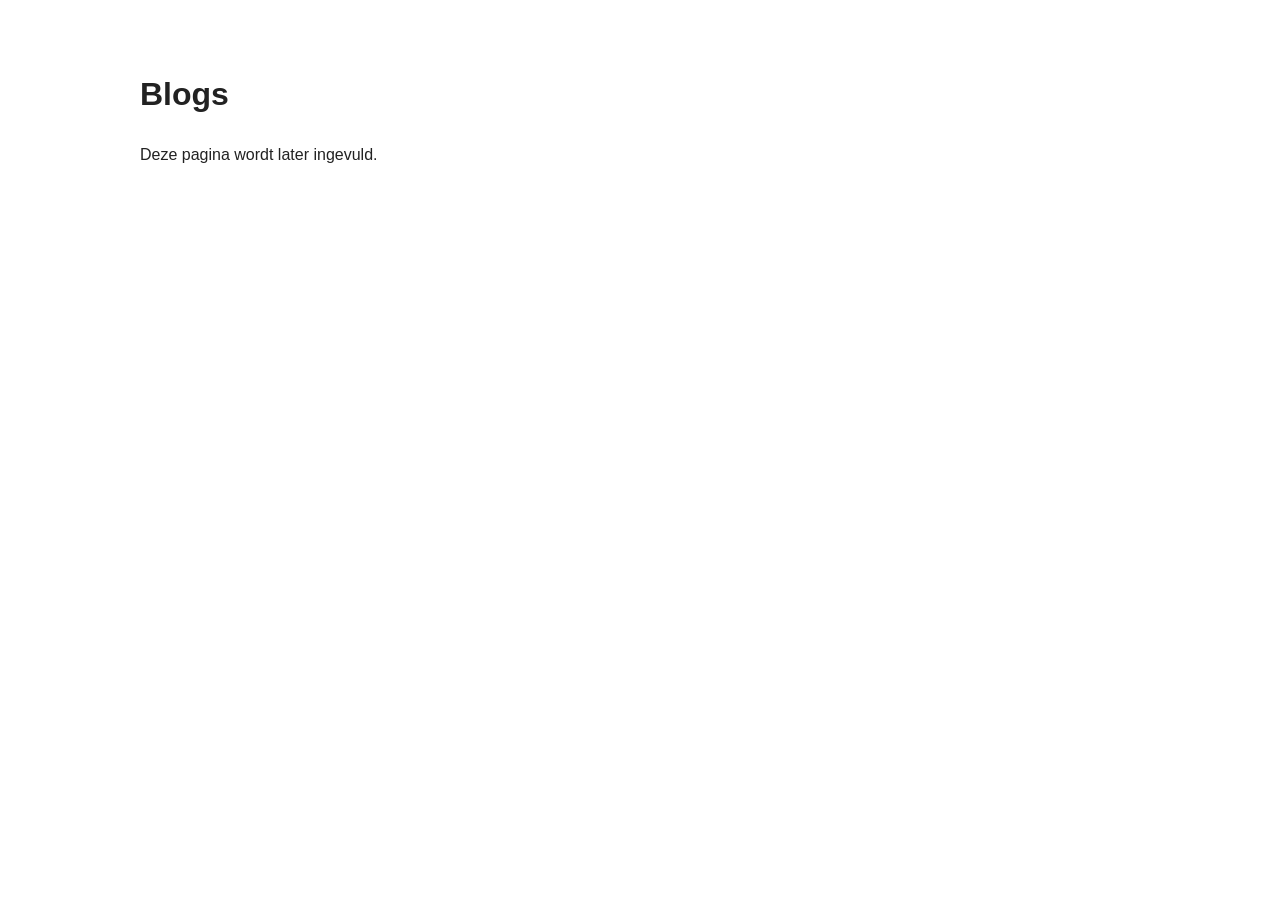
==== blog.html @ 7763a8d3 "Add blog and projecten pages with initial structure" ====
<!DOCTYPE html>
<html lang="nl">
<head>
  <meta charset="UTF-8">
  <meta name="viewport" content="width=device-width, initial-scale=1.0">

  <title>Whoami | Daniel</title>

  <link rel="stylesheet" href="css/style.css">
  <script src="js/Global.js" defer></script>
</head>

<body>
  <div id="header"></div>

  <main>
    <h1>Blogs</h1>
    <p>Deze pagina wordt later ingevuld.</p>
  </main>

  <div id="footer"></div>
</body>
</html>
---- css/style.css ----
* {
  box-sizing: border-box;
}

html,
body {
  min-height: 100%;
}

body {
  min-height: 100vh;
  margin: 0;

  display: flex;
  flex-direction: column;
}

main {
  flex: 1;
}

footer {
  width: 100%;
}

body {
  margin: 0;
  font-family: Arial, sans-serif;
  line-height: 1.6;
  color: #222;
}

header {
  background-color: #222;
  padding: 1rem;
}

nav {
  display: flex;
  justify-content: center;
  gap: 2rem;
}

nav a {
  color: white;
  text-decoration: none;
}

nav a:hover,
nav a:focus {
  text-decoration: underline;
}

main {
  width: min(90%, 1000px);
  min-height: 75vh;
  margin: 0 auto;
  padding: 3rem 0;
}

footer {
  padding: 1rem;
  text-align: center;
  background-color: #eee;
}

@media (max-width: 600px) {
  nav {
    flex-direction: column;
    align-items: center;
    gap: 0.5rem;
  }

  main {
    padding: 1.5rem 0;
  }
}
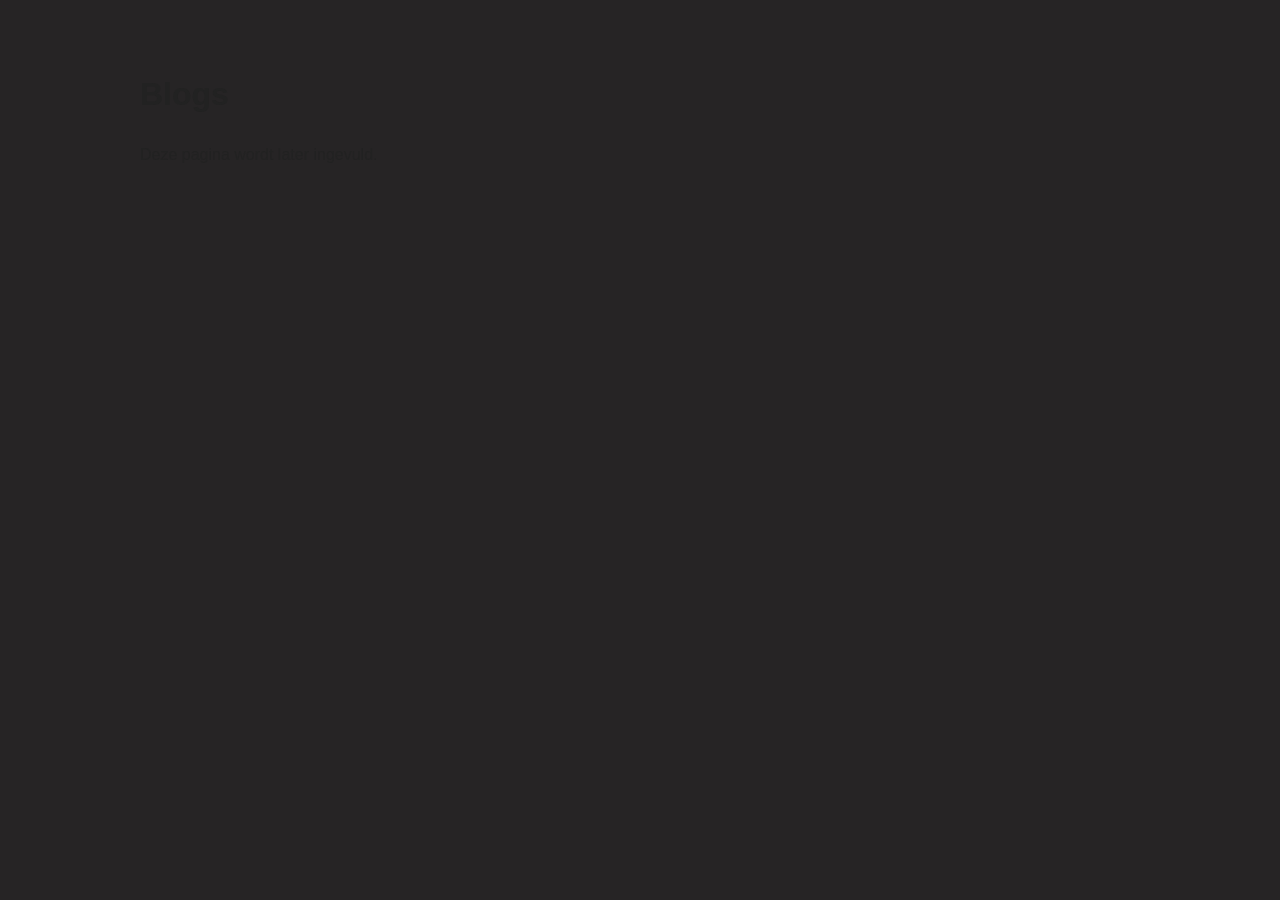
==== commit 049ee00d: "Refactor HTML titles for consistency, enhance header structure, and implement active navigation link" ====
--- a/blog.html
+++ b/blog.html
@@ -4,7 +4,7 @@
   <meta charset="UTF-8">
   <meta name="viewport" content="width=device-width, initial-scale=1.0">
 
-  <title>Whoami | Daniel</title>
+  <title>Daniel</title>
 
   <link rel="stylesheet" href="css/style.css">
   <script src="js/Global.js" defer></script>
--- a/css/style.css
+++ b/css/style.css
@@ -13,6 +13,7 @@
 
   display: flex;
   flex-direction: column;
+  background-color: #262425;
 }
 
 main {
@@ -66,7 +67,6 @@
 
 @media (max-width: 600px) {
   nav {
-    flex-direction: column;
     align-items: center;
     gap: 0.5rem;
   }
@@ -74,5 +74,220 @@
   main {
     padding: 1.5rem 0;
   }
-}
-
+  .sub-banners {
+    flex-direction: column;
+  }
+}
+
+.container{
+  margin-right: auto;
+  margin-left: auto;
+  padding-right: 15px;
+  padding-left: 15px;
+  max-width: 1200px;
+}
+
+.sub-banners {
+  display: flex;
+  justify-content: center;
+  gap: 1rem;
+  margin-top: 1rem;
+}
+
+.sub-banner {
+  display: flex;
+  justify-content: center;
+  align-items: center;
+  min-height: 330px;
+  padding: 60px 40px;
+  background-color: #eeeeee;
+  border-radius: 16px;
+  overflow: hidden;
+  width: 100%;
+  max-height: 400px;
+}
+
+.sub-banner-2{
+  padding: 0px;
+}
+
+.logo-card {
+  position: relative;
+  width: 280px;
+  height: 180px;
+  padding: 30px;
+  background-color: #ffffff;
+  border-radius: 16px;
+  box-shadow: 0 12px 30px rgba(0, 0, 0, 0.14);
+  transition:
+    transform 0.3s ease,
+    box-shadow 0.3s ease;
+}
+
+
+
+.logo-card + .logo-card {
+  margin-left: -55px;
+}
+
+.logo-card-1 {
+  z-index: 1;
+  transform: rotate(-6deg) translateY(15px);
+}
+
+.logo-card-2 {
+  z-index: 3;
+  transform: translateY(-15px);
+}
+
+.logo-card-3 {
+  z-index: 2;
+  transform: rotate(6deg) translateY(15px);
+}
+
+.sub-banner-image {
+  width: 100%;
+  height: 100%;
+  object-fit: contain;
+  display: block;
+}
+
+.logo-card:hover {
+  z-index: 10;
+  transform: translateY(-25px) rotate(0deg) scale(1.06);
+  box-shadow: 0 18px 40px rgba(0, 0, 0, 0.22);
+}
+
+/* Mobiel */
+@media (max-width: 700px) {
+  .sub-banner {
+    max-height: 300px;
+  }
+
+  .logo-card {
+    width: 180px;
+    height: 120px;
+    padding: 20px;
+  }
+
+  .logo-card + .logo-card {
+    margin-left: -85px;
+  }
+}
+
+.main-banner{
+  max-width: 100%;
+  border-radius: 16px;
+}
+
+.portret{
+  width: 100%;
+  height: 100%;
+  object-fit: cover;
+  display: block;
+}
+
+.site-header {
+  position: sticky;
+  top: 0;
+  z-index: 1000;
+
+  width: 100%;
+
+  background: #262425;
+  backdrop-filter: blur(12px);
+}
+
+.header-inner {
+  display: flex;
+  align-items: center;
+  justify-content: end;
+  padding: 18px 40px;
+}
+
+/* Logo */
+.logo {
+  color: white;
+  text-decoration: none;
+
+  font-size: 24px;
+  font-weight: 700;
+  letter-spacing: -0.5px;
+}
+
+.logo span {
+  color: #999;
+}
+
+/* Navigatie */
+.main-nav {
+  display: flex;
+  align-items: center;
+  gap: 35px;
+}
+
+.main-nav a {
+  position: relative;
+
+  color: #aaa;
+  text-decoration: none;
+
+  font-size: 15px;
+  font-weight: 500;
+
+  transition:
+    color 0.25s ease,
+    transform 0.25s ease;
+}
+
+.main-nav a:hover {
+  color: white;
+}
+
+/* lijntje onder menu */
+.main-nav a::after {
+  content: "";
+
+  position: absolute;
+  left: 0;
+  bottom: -8px;
+
+  width: 0;
+  height: 2px;
+
+  background: white;
+
+  transition: width 0.25s ease;
+}
+
+.main-nav a:hover::after,
+.main-nav a.active::after {
+  width: 100%;
+}
+
+.main-nav a.active {
+  color: white;
+}
+
+/* mobiel */
+@media (max-width: 600px) {
+  .header-inner {
+    padding: 18px 20px;
+  }
+
+  .main-nav {
+    gap: 20px;
+  }
+
+  .main-nav a {
+    font-size: 14px;
+  }
+
+  .logo {
+    font-size: 20px;
+  }
+}
+
+.header-inner a:hover{
+  text-decoration: none;
+}
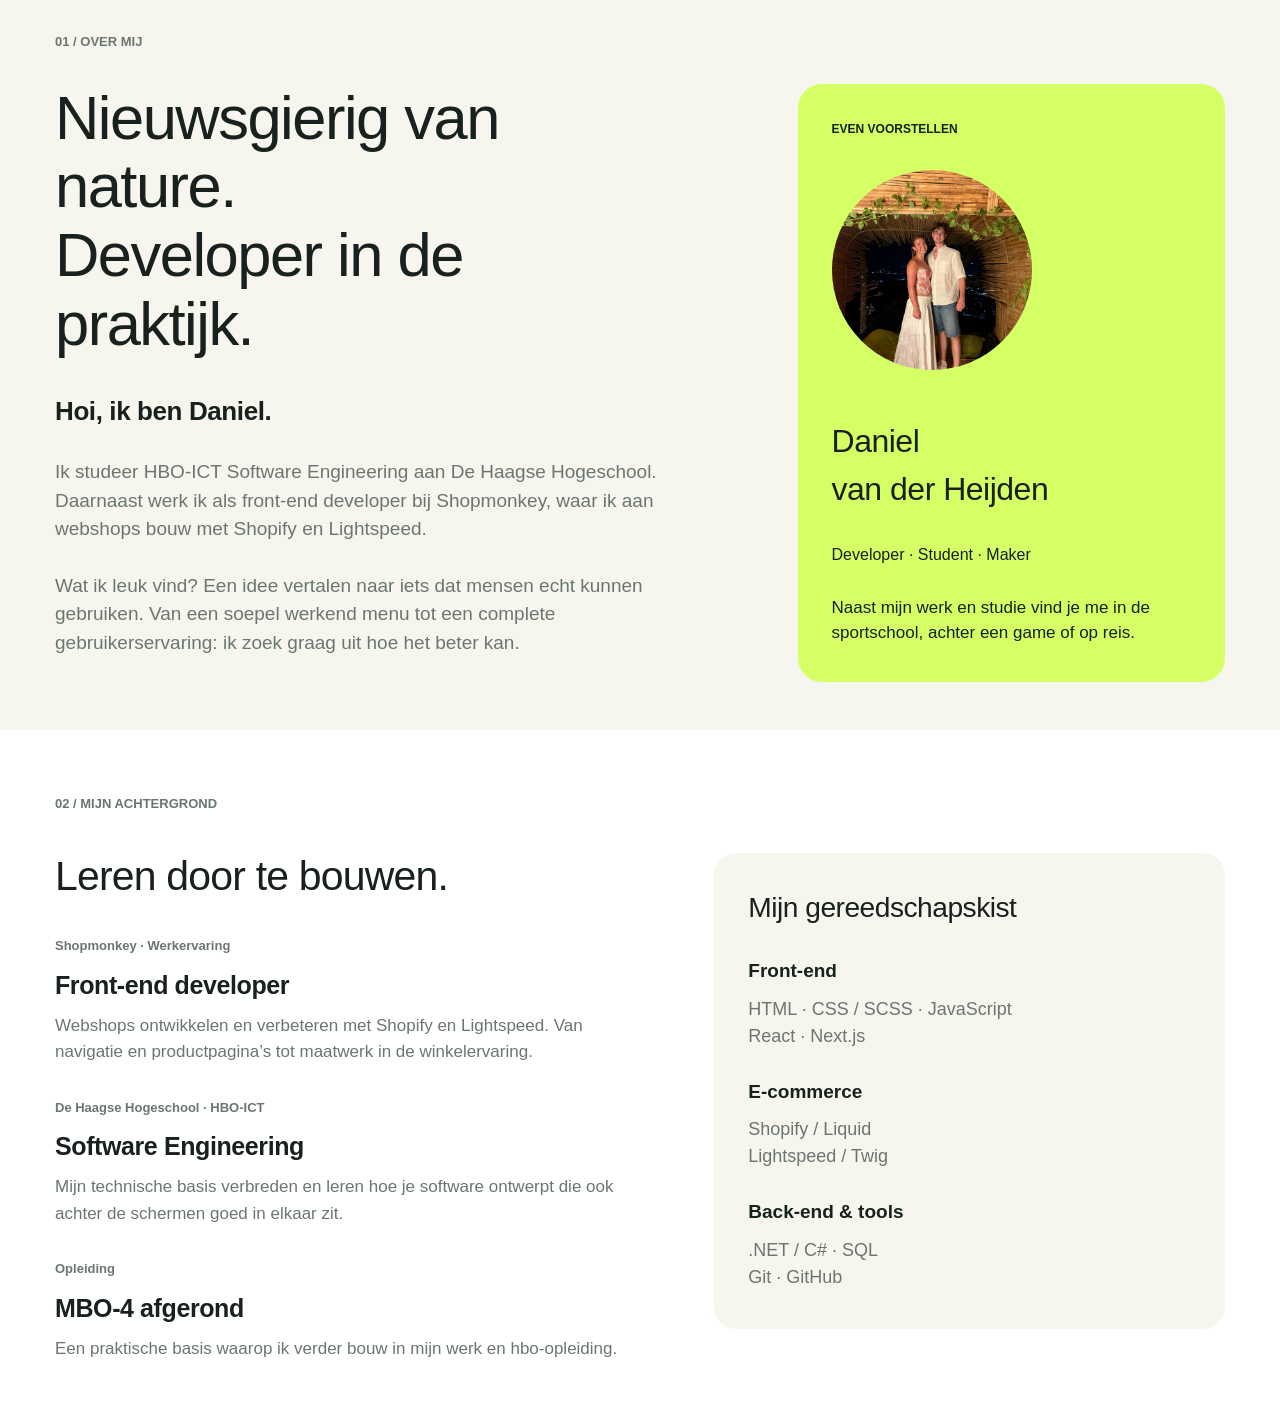
==== commit b060f5e1: "Enhance blog and projects pages with structured content, improve styles for responsiveness, and upda" ====
--- a/blog.html
+++ b/blog.html
@@ -14,8 +14,140 @@
   <div id="header"></div>
 
   <main>
-    <h1>Blogs</h1>
-    <p>Deze pagina wordt later ingevuld.</p>
+    <section class="portfolio-about" aria-labelledby="about-title">
+  <div class="portfolio-about__inner container">
+    <p class="portfolio-about__eyebrow">01 / Over mij</p>
+
+    <div class="portfolio-about__grid">
+      <div class="portfolio-about__content">
+        <h1 id="about-title">
+          Nieuwsgierig van<br>
+          nature.<br>
+          Developer in de<br>
+          praktijk.
+        </h1>
+
+        <h2>Hoi, ik ben Daniel.</h2>
+
+        <p>
+          Ik studeer HBO-ICT Software Engineering aan De Haagse Hogeschool.
+          Daarnaast werk ik als front-end developer bij Shopmonkey, waar ik
+          aan webshops bouw met Shopify en Lightspeed.
+        </p>
+
+        <p>
+          Wat ik leuk vind? Een idee vertalen naar iets dat mensen echt
+          kunnen gebruiken. Van een soepel werkend menu tot een complete
+          gebruikerservaring: ik zoek graag uit hoe het beter kan.
+        </p>
+      </div>
+
+      <aside class="about-profile" aria-labelledby="profile-name">
+        <p class="about-profile__label">Even voorstellen</p>
+
+        <div class="about-profile__initials" aria-hidden="true">
+           <img src="img/portret.jpeg" alt="Daniel van der Heijden" class="about-profile__image">
+        </div>
+
+       
+
+        <h2 id="profile-name">
+          Daniel<br>
+          van der Heijden
+        </h2>
+
+        <p class="about-profile__roles">
+          Developer · Student · Maker
+        </p>
+
+        <p class="about-profile__description">
+          Naast mijn werk en studie vind je me in de sportschool,
+          achter een game of op reis.
+        </p>
+      </aside>
+    </div>
+  </div>
+</section>
+    <section class="portfolio-background" aria-labelledby="background-title">
+  <div class="container">
+    <p class="portfolio-background__eyebrow">
+      02 / Mijn achtergrond
+    </p>
+
+    <div class="portfolio-background__grid">
+      <div class="portfolio-background__content">
+        <h2 id="background-title">Leren door te bouwen.</h2>
+
+        <div class="portfolio-background__experience">
+          <article class="experience-item">
+            <p class="experience-item__label">
+              Shopmonkey · Werkervaring
+            </p>
+
+            <h3>Front-end developer</h3>
+
+            <p class="experience-item__description">
+              Webshops ontwikkelen en verbeteren met Shopify en Lightspeed.
+              Van navigatie en productpagina’s tot maatwerk in de winkelervaring.
+            </p>
+          </article>
+
+          <article class="experience-item">
+            <p class="experience-item__label">
+              De Haagse Hogeschool · HBO-ICT
+            </p>
+
+            <h3>Software Engineering</h3>
+
+            <p class="experience-item__description">
+              Mijn technische basis verbreden en leren hoe je software ontwerpt
+              die ook achter de schermen goed in elkaar zit.
+            </p>
+          </article>
+
+          <article class="experience-item">
+            <p class="experience-item__label">Opleiding</p>
+
+            <h3>MBO-4 afgerond</h3>
+
+            <p class="experience-item__description">
+              Een praktische basis waarop ik verder bouw in mijn werk
+              en hbo-opleiding.
+            </p>
+          </article>
+        </div>
+      </div>
+
+      <aside class="portfolio-toolkit" aria-labelledby="toolkit-title">
+        <h2 id="toolkit-title">Mijn gereedschapskist</h2>
+
+        <div class="portfolio-toolkit__group">
+          <h3>Front-end</h3>
+          <p>
+            HTML · CSS / SCSS · JavaScript<br>
+            React · Next.js
+          </p>
+        </div>
+
+        <div class="portfolio-toolkit__group">
+          <h3>E-commerce</h3>
+          <p>
+            Shopify / Liquid<br>
+            Lightspeed / Twig
+          </p>
+        </div>
+
+        <div class="portfolio-toolkit__group">
+          <h3>Back-end &amp; tools</h3>
+          <p>
+            .NET / C# · SQL<br>
+            Git · GitHub
+          </p>
+        </div>
+      </aside>
+    </div>
+  </div>
+</section>
   </main>
 
   <div id="footer"></div>
--- a/css/style.css
+++ b/css/style.css
@@ -13,7 +13,7 @@
 
   display: flex;
   flex-direction: column;
-  background-color: #262425;
+  background-color: #fff;
 }
 
 main {
@@ -31,10 +31,7 @@
   color: #222;
 }
 
-header {
-  background-color: #222;
-  padding: 1rem;
-}
+
 
 nav {
   display: flex;
@@ -53,10 +50,10 @@
 }
 
 main {
-  width: min(90%, 1000px);
+  width: 100%;
   min-height: 75vh;
   margin: 0 auto;
-  padding: 3rem 0;
+  
 }
 
 footer {
@@ -71,9 +68,7 @@
     gap: 0.5rem;
   }
 
-  main {
-    padding: 1.5rem 0;
-  }
+  
   .sub-banners {
     flex-direction: column;
   }
@@ -194,24 +189,24 @@
 
   width: 100%;
 
-  background: #262425;
+  background: #F5F5EF;
   backdrop-filter: blur(12px);
 }
 
 .header-inner {
   display: flex;
   align-items: center;
-  justify-content: end;
-  padding: 18px 40px;
+  justify-content: space-between;
+  padding: 28px 0px;
 }
 
 /* Logo */
 .logo {
-  color: white;
+  color: #000;
   text-decoration: none;
 
-  font-size: 24px;
-  font-weight: 700;
+  font-size: 26px;
+  font-weight: 500;
   letter-spacing: -0.5px;
 }
 
@@ -241,7 +236,7 @@
 }
 
 .main-nav a:hover {
-  color: white;
+  color: #000;
 }
 
 /* lijntje onder menu */
@@ -255,7 +250,7 @@
   width: 0;
   height: 2px;
 
-  background: white;
+  background: #000;
 
   transition: width 0.25s ease;
 }
@@ -266,7 +261,7 @@
 }
 
 .main-nav a.active {
-  color: white;
+  color: #000;
 }
 
 /* mobiel */
@@ -290,4 +285,1196 @@
 
 .header-inner a:hover{
   text-decoration: none;
+}
+
+.contact-button{
+  background-color: #000;
+  border-radius: 12px;
+  color: #fff;
+  font-size: 14px;
+  font-weight: 500;
+  padding: 10px 30px;
+  text-decoration: none;
+}
+
+.portfolio-hero {
+  --hero-background: #f6f6ef;
+  --hero-text: #18211d;
+  --hero-muted: #6c7671;
+  --hero-green: #244036;
+  --hero-lime: #d4ff65;
+
+  background: var(--hero-background);
+  color: var(--hero-text);
+  padding: 48px 32px 38px;
+  font-family: Arial, Helvetica, sans-serif;
+}
+
+.portfolio-hero,
+.portfolio-hero * {
+  box-sizing: border-box;
+}
+
+
+
+.portfolio-hero__eyebrow,
+.portfolio-hero__stack {
+  margin: 0;
+  color: var(--hero-muted);
+  font-size: 13px;
+  font-weight: 600;
+  line-height: 1.6;
+  text-transform: uppercase;
+}
+
+.portfolio-hero__eyebrow {
+  margin-bottom: 30px;
+}
+
+.portfolio-hero h1 {
+  margin: 0;
+  font-size: clamp(40px, 5.35vw, 74px);
+  font-weight: 500;
+  line-height: 1.11;
+  letter-spacing: -1.8px;
+}
+
+.portfolio-hero__intro {
+  max-width: 580px;
+  margin: 32px 0 0;
+  color: var(--hero-muted);
+  font-size: 18px;
+  line-height: 1.6;
+}
+
+.portfolio-hero__actions {
+  display: flex;
+  flex-wrap: wrap;
+  gap: 16px 24px;
+  margin-top: 28px;
+}
+
+.portfolio-hero__button {
+  display: inline-flex;
+  align-items: center;
+  justify-content: center;
+  gap: 6px;
+
+  min-height: 47px;
+  padding: 12px 22px;
+  border: 1px solid var(--hero-text);
+  border-radius: 999px;
+
+  background: var(--hero-text);
+  color: #fff;
+  font-size: 14px;
+  font-weight: 600;
+  line-height: 1.4;
+  text-align: center;
+  text-decoration: none;
+
+  transition: transform 180ms ease, box-shadow 180ms ease;
+}
+
+.portfolio-hero__button--lime {
+  background: var(--hero-lime);
+  color: var(--hero-text);
+}
+
+.portfolio-hero__button:hover {
+  transform: translateY(-3px);
+  box-shadow: 0 6px 16px rgb(24 33 29 / 12%);
+}
+
+.portfolio-hero__button:focus-visible {
+  outline: 3px solid var(--hero-green);
+  outline-offset: 4px;
+}
+
+/* Rechter blok */
+.developer-card {
+  min-width: 0;
+  padding: 36px 35px 35px;
+  border-radius: 24px;
+  background: var(--hero-green);
+  color: #fff;
+}
+
+.developer-card__label {
+  margin: 0;
+  color: var(--hero-lime);
+  font-size: 12px;
+  font-weight: 500;
+  line-height: 1.5;
+  text-transform: uppercase;
+}
+
+.developer-card__symbol {
+  margin: 38px 0 36px;
+  color: var(--hero-lime);
+  font-size: clamp(64px, 7vw, 96px);
+  font-weight: 500;
+  line-height: 1.1;
+  letter-spacing: -4px;
+}
+
+.developer-card__heading {
+  margin: 0 0 36px;
+  font-size: 28px;
+  font-weight: 500;
+  line-height: 1.5;
+}
+
+.developer-card__code {
+  margin: 0;
+  padding: 24px;
+  overflow-x: auto;
+  border-radius: 15px;
+  background: var(--hero-text);
+  color: #f2f3f1;
+  font-family: inherit;
+  font-size: 14px;
+  line-height: 1.65;
+}
+
+.developer-card__code code {
+  font-family: inherit;
+}
+
+.developer-card__code span {
+  color: var(--hero-lime);
+}
+
+.portfolio-hero__stack {
+  grid-column: 1 / -1;
+}
+
+/* Tablet */
+@media (max-width: 1050px) {
+  .portfolio-hero__inner {
+    column-gap: 36px;
+  }
+
+  .portfolio-hero h1 {
+    font-size: clamp(36px, 5.2vw, 56px);
+  }
+
+  .developer-card {
+    padding: 28px;
+  }
+
+  .developer-card__heading {
+    font-size: 24px;
+  }
+}
+
+/* Mobiel */
+@media (max-width: 760px) {
+  .portfolio-hero {
+    padding: 36px 20px;
+  }
+
+  .portfolio-hero__inner {
+    grid-template-columns: minmax(0, 1fr);
+    gap: 36px;
+  }
+
+  .portfolio-hero__eyebrow {
+    margin-bottom: 24px;
+    font-size: 11px;
+  }
+
+  .portfolio-hero h1 {
+    font-size: clamp(32px, 7.8vw, 56px);
+    letter-spacing: -1px;
+    line-height: 1.15;
+  }
+
+  .portfolio-hero__intro {
+    margin-top: 24px;
+    font-size: 16px;
+  }
+
+  .portfolio-hero__actions {
+    gap: 12px;
+  }
+
+  .portfolio-hero__button {
+    padding: 12px 18px;
+  }
+
+  .developer-card__symbol {
+    font-size: 80px;
+  }
+
+  .portfolio-hero__stack {
+    font-size: 11px;
+  }
+}
+
+@media (prefers-reduced-motion: reduce) {
+  .portfolio-hero__button {
+    transition: none;
+  }
+}
+
+.portfolio-hero {
+  --hero-background: #f6f6ef;
+  --hero-text: #18211d;
+  --hero-muted: #6c7671;
+  --hero-green: #244036;
+  --hero-lime: #d4ff65;
+
+  background: var(--hero-background);
+  color: var(--hero-text);
+  padding: 48px 32px 38px;
+  font-family: Arial, Helvetica, sans-serif;
+}
+
+.portfolio-hero,
+.portfolio-hero * {
+  box-sizing: border-box;
+}
+
+.portfolio-hero__inner {
+  width: 100%;
+  
+  margin: 0 auto;
+
+  display: grid;
+  grid-template-columns: minmax(0, 1.55fr) minmax(0, 1fr);
+  column-gap: 80px;
+  row-gap: 34px;
+  align-items: start;
+}
+
+.portfolio-hero__eyebrow,
+.portfolio-hero__stack {
+  margin: 0;
+  color: var(--hero-muted);
+  font-size: 13px;
+  font-weight: 600;
+  line-height: 1.6;
+  text-transform: uppercase;
+}
+
+.portfolio-hero__eyebrow {
+  margin-bottom: 30px;
+}
+
+.portfolio-hero h1 {
+  margin: 0;
+  font-size: clamp(40px, 5.35vw, 74px);
+  font-weight: 500;
+  line-height: 1.11;
+  letter-spacing: -1.8px;
+}
+
+.portfolio-hero__intro {
+  max-width: 580px;
+  margin: 32px 0 0;
+  color: var(--hero-muted);
+  font-size: 18px;
+  line-height: 1.6;
+}
+
+.portfolio-hero__actions {
+  display: flex;
+  flex-wrap: wrap;
+  gap: 16px 24px;
+  margin-top: 28px;
+}
+
+.portfolio-hero__button {
+  display: inline-flex;
+  align-items: center;
+  justify-content: center;
+  gap: 6px;
+
+  min-height: 47px;
+  padding: 12px 22px;
+  border: 1px solid var(--hero-text);
+  border-radius: 999px;
+
+  background: var(--hero-text);
+  color: #fff;
+  font-size: 14px;
+  font-weight: 600;
+  line-height: 1.4;
+  text-align: center;
+  text-decoration: none;
+
+  transition: transform 180ms ease, box-shadow 180ms ease;
+}
+
+.portfolio-hero__button--lime {
+  background: var(--hero-lime);
+  color: var(--hero-text);
+}
+
+.portfolio-hero__button:hover {
+  transform: translateY(-3px);
+  box-shadow: 0 6px 16px rgb(24 33 29 / 12%);
+}
+
+.portfolio-hero__button:focus-visible {
+  outline: 3px solid var(--hero-green);
+  outline-offset: 4px;
+}
+
+/* Rechter blok */
+.developer-card {
+  min-width: 0;
+  padding: 36px 35px 35px;
+  border-radius: 24px;
+  background: var(--hero-green);
+  color: #fff;
+}
+
+.developer-card__label {
+  margin: 0;
+  color: var(--hero-lime);
+  font-size: 12px;
+  font-weight: 500;
+  line-height: 1.5;
+  text-transform: uppercase;
+}
+
+.developer-card__symbol {
+  margin: 38px 0 36px;
+  color: var(--hero-lime);
+  font-size: clamp(64px, 7vw, 96px);
+  font-weight: 500;
+  line-height: 1.1;
+  letter-spacing: -4px;
+}
+
+.developer-card__heading {
+  margin: 0 0 36px;
+  font-size: 28px;
+  font-weight: 500;
+  line-height: 1.5;
+}
+
+.developer-card__code {
+  margin: 0;
+  padding: 24px;
+  overflow-x: auto;
+  border-radius: 15px;
+  background: var(--hero-text);
+  color: #f2f3f1;
+  font-family: inherit;
+  font-size: 14px;
+  line-height: 1.65;
+}
+
+.developer-card__code code {
+  font-family: inherit;
+}
+
+.developer-card__code span {
+  color: var(--hero-lime);
+}
+
+.portfolio-hero__stack {
+  grid-column: 1 / -1;
+}
+
+/* Tablet */
+@media (max-width: 1050px) {
+  .portfolio-hero__inner {
+    column-gap: 36px;
+  }
+
+  .portfolio-hero h1 {
+    font-size: clamp(36px, 5.2vw, 56px);
+  }
+
+  .developer-card {
+    padding: 28px;
+  }
+
+  .developer-card__heading {
+    font-size: 24px;
+  }
+}
+
+/* Mobiel */
+@media (max-width: 760px) {
+  .portfolio-hero {
+    padding: 36px 20px;
+  }
+
+  .portfolio-hero__inner {
+    grid-template-columns: minmax(0, 1fr);
+    gap: 36px;
+  }
+
+  .portfolio-hero__eyebrow {
+    margin-bottom: 24px;
+    font-size: 11px;
+  }
+
+  .portfolio-hero h1 {
+    font-size: clamp(32px, 7.8vw, 56px);
+    letter-spacing: -1px;
+    line-height: 1.15;
+  }
+
+  .portfolio-hero__intro {
+    margin-top: 24px;
+    font-size: 16px;
+  }
+
+  .portfolio-hero__actions {
+    gap: 12px;
+  }
+
+  .portfolio-hero__button {
+    padding: 12px 18px;
+  }
+
+  .developer-card__symbol {
+    font-size: 80px;
+  }
+
+  .portfolio-hero__stack {
+    font-size: 11px;
+  }
+}
+
+@media (prefers-reduced-motion: reduce) {
+  .portfolio-hero__button {
+    transition: none;
+  }
+}
+
+.portfolio-footer {
+  background: #18211d;
+  color: #fff;
+  padding: 80px 32px;
+  font-family: Arial, Helvetica, sans-serif;
+}
+
+.portfolio-footer,
+.portfolio-footer * {
+  box-sizing: border-box;
+}
+
+.portfolio-footer__inner {
+  width: 100%;
+  max-width: 1210px;
+  margin: 0 auto;
+}
+
+.portfolio-footer__eyebrow {
+  margin: 0 0 32px;
+  color: #d4ff65;
+  font-size: 13px;
+  font-weight: 600;
+  line-height: 1.5;
+  text-transform: uppercase;
+}
+
+.portfolio-footer h2 {
+  margin: 0;
+  font-size: clamp(40px, 4.5vw, 64px);
+  font-weight: 500;
+  line-height: 1.1;
+  letter-spacing: -1px;
+}
+
+.portfolio-footer__button {
+  display: inline-flex;
+  align-items: center;
+  justify-content: center;
+  gap: 6px;
+
+  margin-top: 36px;
+  padding: 13px 24px;
+  min-height: 46px;
+  border-radius: 999px;
+
+  background: #d4ff65;
+  color: #18211d;
+  font-size: 15px;
+  font-weight: 600;
+  line-height: 1.4;
+  text-decoration: none;
+
+  transition: background-color 180ms ease, transform 180ms ease;
+}
+
+.portfolio-footer__button:hover {
+  background: #e1ff94;
+  transform: translateY(-2px);
+}
+
+.portfolio-footer__bottom {
+  display: flex;
+  align-items: center;
+  justify-content: space-between;
+  gap: 24px;
+  margin-top: 68px;
+
+  font-size: 14px;
+  line-height: 1.5;
+}
+
+.portfolio-footer__bottom p {
+  margin: 0;
+  color: #c5cbc7;
+}
+
+.portfolio-footer__bottom a {
+  display: inline-flex;
+  align-items: center;
+  gap: 5px;
+  color: #d4ff65;
+  text-decoration: none;
+}
+
+.portfolio-footer__bottom a:hover {
+  text-decoration: underline;
+  text-underline-offset: 4px;
+}
+
+.portfolio-footer a:focus-visible {
+  outline: 2px solid #d4ff65;
+  outline-offset: 5px;
+}
+
+@media (max-width: 760px) {
+  .portfolio-footer {
+    padding: 48px 20px 32px;
+  }
+
+  .portfolio-footer__eyebrow {
+    margin-bottom: 24px;
+    font-size: 11px;
+  }
+
+  .portfolio-footer h2 {
+    font-size: clamp(36px, 8vw, 52px);
+  }
+
+  .portfolio-footer__button {
+    margin-top: 28px;
+  }
+
+  .portfolio-footer__bottom {
+    flex-wrap: wrap;
+    margin-top: 48px;
+    gap: 16px;
+    font-size: 12px;
+  }
+}
+
+@media (prefers-reduced-motion: reduce) {
+  .portfolio-footer__button {
+    transition: none;
+  }
+}
+
+.portfolio-background {
+  padding: 64px 32px;
+  background: #fff;
+  color: #18211d;
+  font-family: Arial, Helvetica, sans-serif;
+}
+
+.portfolio-background,
+.portfolio-background * {
+  box-sizing: border-box;
+}
+
+.portfolio-background__inner {
+  width: 100%;
+  max-width: 1210px;
+  margin: 0 auto;
+}
+
+.portfolio-background__eyebrow {
+  margin: 0 0 40px;
+  color: #6c7671;
+  font-size: 13px;
+  font-weight: 600;
+  line-height: 1.5;
+  text-transform: uppercase;
+}
+
+.portfolio-background__grid {
+  display: grid;
+  grid-template-columns: minmax(0, 1.15fr) minmax(0, 1fr);
+  gap: 72px;
+  align-items: start;
+}
+
+.portfolio-background__content > h2 {
+  margin: 0 0 36px;
+  font-size: clamp(32px, 3.2vw, 44px);
+  font-weight: 500;
+  line-height: 1.15;
+  letter-spacing: -0.8px;
+}
+
+.portfolio-background__experience {
+  display: grid;
+  gap: 32px;
+}
+
+.portfolio-background .experience-item__label {
+  margin: 0 0 14px;
+  color: #6c7671;
+  font-size: 13px;
+  font-weight: 600;
+  line-height: 1.5;
+}
+
+.portfolio-background .experience-item h3 {
+  margin: 0 0 12px;
+  font-size: 25px;
+  font-weight: 600;
+  line-height: 1.25;
+  letter-spacing: -0.4px;
+}
+
+.portfolio-background .experience-item__description {
+  margin: 0;
+  color: #6c7671;
+  font-size: 17px;
+  line-height: 1.55;
+}
+
+/* Gereedschapskist */
+.portfolio-toolkit {
+  min-width: 0;
+  padding: 38px 34px;
+  border-radius: 22px;
+  background: #f6f6ef;
+}
+
+.portfolio-toolkit > h2 {
+  margin: 0 0 34px;
+  font-size: clamp(26px, 2.2vw, 32px);
+  font-weight: 500;
+  line-height: 1.2;
+  letter-spacing: -0.5px;
+}
+
+.portfolio-toolkit__group + .portfolio-toolkit__group {
+  margin-top: 30px;
+}
+
+.portfolio-toolkit__group h3 {
+  margin: 0 0 12px;
+  font-size: 19px;
+  font-weight: 600;
+  line-height: 1.3;
+}
+
+.portfolio-toolkit__group p {
+  margin: 0;
+  color: #6c7671;
+  font-size: 18px;
+  line-height: 1.5;
+}
+
+/* Tablet */
+@media (max-width: 1050px) {
+  .portfolio-background__grid {
+    gap: 36px;
+  }
+
+  .portfolio-toolkit {
+    padding: 30px 26px;
+  }
+}
+
+/* Mobiel */
+@media (max-width: 760px) {
+  .portfolio-background {
+    padding: 40px 20px;
+  }
+
+  .portfolio-background__eyebrow {
+    margin-bottom: 28px;
+    font-size: 11px;
+  }
+
+  .portfolio-background__grid {
+    grid-template-columns: minmax(0, 1fr);
+    gap: 36px;
+  }
+
+  .portfolio-background__content > h2 {
+    margin-bottom: 30px;
+    font-size: clamp(30px, 7vw, 40px);
+  }
+
+  .portfolio-background .experience-item h3 {
+    font-size: 23px;
+  }
+
+  .portfolio-background .experience-item__description {
+    font-size: 16px;
+  }
+
+  .portfolio-toolkit {
+    padding: 30px 24px;
+  }
+
+  .portfolio-toolkit > h2 {
+    font-size: 27px;
+    margin-bottom: 28px;
+  }
+
+  .portfolio-toolkit__group p {
+    font-size: 16px;
+  }
+}
+
+.portfolio-about {
+  padding: 32px 32px 48px;
+  background: #f6f6ef;
+  color: #18211d;
+  font-family: Arial, Helvetica, sans-serif;
+}
+
+.portfolio-about,
+.portfolio-about * {
+  box-sizing: border-box;
+}
+
+.portfolio-about__inner {
+  width: 100%;
+  
+  margin: 0 auto;
+}
+
+.portfolio-about__eyebrow {
+  margin: 0 0 32px;
+  color: #6c7671;
+  font-size: 13px;
+  font-weight: 600;
+  line-height: 1.5;
+  text-transform: uppercase;
+}
+
+.portfolio-about__grid {
+  display: grid;
+  grid-template-columns: minmax(0, 1.55fr) minmax(0, 1fr);
+  gap: 80px;
+  align-items: start;
+}
+
+.portfolio-about__content h1 {
+  margin: 0 0 36px;
+  font-size: clamp(40px, 4.8vw, 66px);
+  font-weight: 500;
+  line-height: 1.12;
+  letter-spacing: -1.5px;
+}
+
+.portfolio-about__content h2 {
+  margin: 0 0 30px;
+  font-size: 26px;
+  font-weight: 600;
+  line-height: 1.3;
+  letter-spacing: -0.4px;
+}
+
+.portfolio-about__content > p {
+  margin: 0;
+  color: #6c7671;
+  font-size: 19px;
+  line-height: 1.5;
+}
+
+.portfolio-about__content > p + p {
+  margin-top: 28px;
+}
+
+/* Groene profielkaart */
+.about-profile {
+  min-width: 0;
+  padding: 36px 34px;
+  border-radius: 24px;
+  background: #d4ff65;
+}
+
+.about-profile__label {
+  margin: 0;
+  font-size: 12px;
+  font-weight: 600;
+  line-height: 1.5;
+  text-transform: uppercase;
+}
+
+.about-profile__initials {
+  margin: 32px 0 34px;
+  font-size: clamp(64px, 6.5vw, 84px);
+  font-weight: 500;
+  line-height: 1;
+  letter-spacing: -3px;
+}
+
+.about-profile h2 {
+  margin: 0;
+  font-size: clamp(28px, 2.5vw, 34px);
+  font-weight: 500;
+  line-height: 1.5;
+  letter-spacing: -0.5px;
+}
+
+.about-profile__roles {
+  margin: 30px 0 0;
+  font-size: 16px;
+  line-height: 1.5;
+}
+
+.about-profile__description {
+  margin: 28px 0 0;
+  font-size: 17px;
+  line-height: 1.5;
+}
+
+/* Tablet */
+@media (max-width: 1050px) {
+  .portfolio-about__grid {
+    gap: 36px;
+  }
+
+  .portfolio-about__content h1 {
+    font-size: clamp(38px, 4.8vw, 54px);
+  }
+
+  .about-profile {
+    padding: 30px 26px;
+  }
+
+  .about-profile h2 {
+    font-size: 28px;
+  }
+}
+
+/* Mobiel */
+@media (max-width: 760px) {
+  .portfolio-about {
+    padding: 32px 20px 40px;
+  }
+
+  .portfolio-about__eyebrow {
+    margin-bottom: 28px;
+    font-size: 11px;
+  }
+
+  .portfolio-about__grid {
+    grid-template-columns: minmax(0, 1fr);
+    gap: 36px;
+  }
+
+  .portfolio-about__content h1 {
+    margin-bottom: 28px;
+    font-size: clamp(34px, 7.8vw, 56px);
+    letter-spacing: -1px;
+  }
+
+  .portfolio-about__content h2 {
+    margin-bottom: 20px;
+    font-size: 24px;
+  }
+
+  .portfolio-about__content > p {
+    font-size: 16px;
+    line-height: 1.6;
+  }
+
+  .portfolio-about__content > p + p {
+    margin-top: 22px;
+  }
+
+  .about-profile {
+    padding: 30px 26px;
+  }
+
+  .about-profile__initials {
+    font-size: 76px;
+  }
+
+  .about-profile h2 {
+    font-size: 32px;
+  }
+}
+
+.portfolio-projects {
+  padding: 56px 32px 32px;
+  background: #f6f6ef;
+  color: #18211d;
+  font-family: Arial, Helvetica, sans-serif;
+}
+
+.portfolio-projects,
+.portfolio-projects * {
+  box-sizing: border-box;
+}
+
+.portfolio-projects__inner {
+  width: 100%;
+  max-width: 1210px;
+  margin: 0 auto;
+}
+
+.portfolio-projects__eyebrow,
+.portfolio-projects__selection,
+.portfolio-project__meta {
+  color: #6c7671;
+  font-size: 12px;
+  font-weight: 600;
+  line-height: 1.5;
+  text-transform: uppercase;
+}
+
+.portfolio-projects__eyebrow {
+  margin: 0 0 32px;
+}
+
+.portfolio-projects__header h1 {
+  margin: 0;
+  font-size: clamp(38px, 5vw, 68px);
+  font-weight: 500;
+  line-height: 1.12;
+  letter-spacing: -1.5px;
+}
+
+.portfolio-projects__intro {
+  margin: 32px 0 0;
+  color: #6c7671;
+  font-size: 18px;
+  line-height: 1.55;
+}
+
+.portfolio-projects__selection {
+  display: flex;
+  flex-wrap: wrap;
+  gap: 8px 16px;
+  margin: 30px 0 0;
+}
+
+/* Projecten */
+.portfolio-projects__list {
+  display: grid;
+  gap: 58px;
+  margin-top: 72px;
+}
+
+.portfolio-project {
+  display: grid;
+  grid-template-columns: minmax(0, 1.08fr) minmax(0, 1fr);
+  align-items: center;
+  gap: 58px;
+}
+
+/* Gekleurde projectvlakken */
+.project-visual {
+  display: flex;
+  flex-direction: column;
+  justify-content: space-between;
+  align-items: flex-start;
+
+  min-width: 0;
+  min-height: 360px;
+  aspect-ratio: 1.56;
+  padding: 30px;
+  border-radius: 18px;
+}
+
+.project-visual__label {
+  font-size: 10px;
+  font-weight: 600;
+  line-height: 1.5;
+  text-transform: uppercase;
+}
+
+.project-visual__brand {
+  margin: 28px 0;
+  font-size: clamp(44px, 4.6vw, 62px);
+  font-weight: 500;
+  line-height: 1.05;
+  letter-spacing: -1.5px;
+}
+
+.project-visual--vida {
+  background: #e5dfd2;
+  color: #18211d;
+}
+
+.project-visual--gabberwear {
+  background: #18211d;
+  color: #fff;
+}
+
+.project-visual--gabberwear .project-visual__brand {
+  font-family: "Arial Narrow", Arial, sans-serif;
+  font-weight: 600;
+  letter-spacing: -2px;
+}
+
+.project-visual__brand sup {
+  position: relative;
+  top: -0.1em;
+  font-size: 0.45em;
+  vertical-align: super;
+}
+
+.project-visual--portfolio {
+  background: #244036;
+  color: #fff;
+}
+
+.project-visual--portfolio .project-visual__brand {
+  font-size: clamp(32px, 3.2vw, 44px);
+  letter-spacing: -0.8px;
+}
+
+.project-visual--gabberwear .project-visual__label,
+.project-visual--portfolio .project-visual__label {
+  color: #d4ff65;
+}
+
+/* Tekst naast de vlakken */
+.portfolio-project__content {
+  min-width: 0;
+  padding: 16px 0;
+}
+
+.portfolio-project__meta {
+  margin: 0 0 24px;
+  font-size: 11px;
+}
+
+.portfolio-project__content h2 {
+  margin: 0 0 22px;
+  font-size: clamp(30px, 3.3vw, 44px);
+  font-weight: 500;
+  line-height: 1.15;
+  letter-spacing: -0.7px;
+}
+
+.portfolio-project__description {
+  margin: 0;
+  color: #6c7671;
+  font-size: 18px;
+  line-height: 1.55;
+}
+
+.portfolio-project__content h3 {
+  margin: 26px 0 18px;
+  font-size: 11px;
+  font-weight: 600;
+  line-height: 1.5;
+  text-transform: uppercase;
+}
+
+.portfolio-project__focus {
+  margin: 0;
+  color: #6c7671;
+  font-size: 15px;
+  line-height: 1.6;
+}
+
+.portfolio-project__credit {
+  margin: 24px 0 0;
+  color: #6c7671;
+  font-size: 12px;
+  line-height: 1.5;
+}
+
+/* Tablet */
+@media (max-width: 1050px) {
+  .portfolio-project {
+    gap: 36px;
+  }
+
+  .project-visual {
+    min-height: 320px;
+    padding: 26px;
+  }
+
+  .portfolio-project__description {
+    font-size: 16px;
+  }
+}
+
+/* Mobiel */
+@media (max-width: 760px) {
+  .portfolio-projects {
+    padding: 36px 20px;
+  }
+
+  .portfolio-projects__eyebrow {
+    margin-bottom: 24px;
+    font-size: 11px;
+  }
+
+  .portfolio-projects__header h1 {
+    font-size: clamp(34px, 7.8vw, 54px);
+    letter-spacing: -1px;
+  }
+
+  .portfolio-projects__intro {
+    margin-top: 24px;
+    font-size: 16px;
+  }
+
+  .portfolio-projects__intro br {
+    display: none;
+  }
+
+  .portfolio-projects__selection {
+    font-size: 10px;
+  }
+
+  .portfolio-projects__list {
+    margin-top: 40px;
+    gap: 48px;
+  }
+
+  .portfolio-project {
+    grid-template-columns: minmax(0, 1fr);
+    gap: 24px;
+  }
+
+  .project-visual {
+    min-height: 280px;
+    padding: 24px;
+  }
+
+  .project-visual__brand {
+    font-size: 52px;
+  }
+
+  .project-visual--portfolio .project-visual__brand {
+    font-size: 34px;
+  }
+
+  .portfolio-project__content {
+    padding: 0;
+  }
+
+  .portfolio-project__meta {
+    margin-bottom: 16px;
+  }
+
+  .portfolio-project__content h2 {
+    margin-bottom: 16px;
+    font-size: 32px;
+  }
+}
+
+.about-profile__image{
+  object-fit: cover;
+  width: 200px;
+  height: 200px;
+  border-radius: 100%;
 }
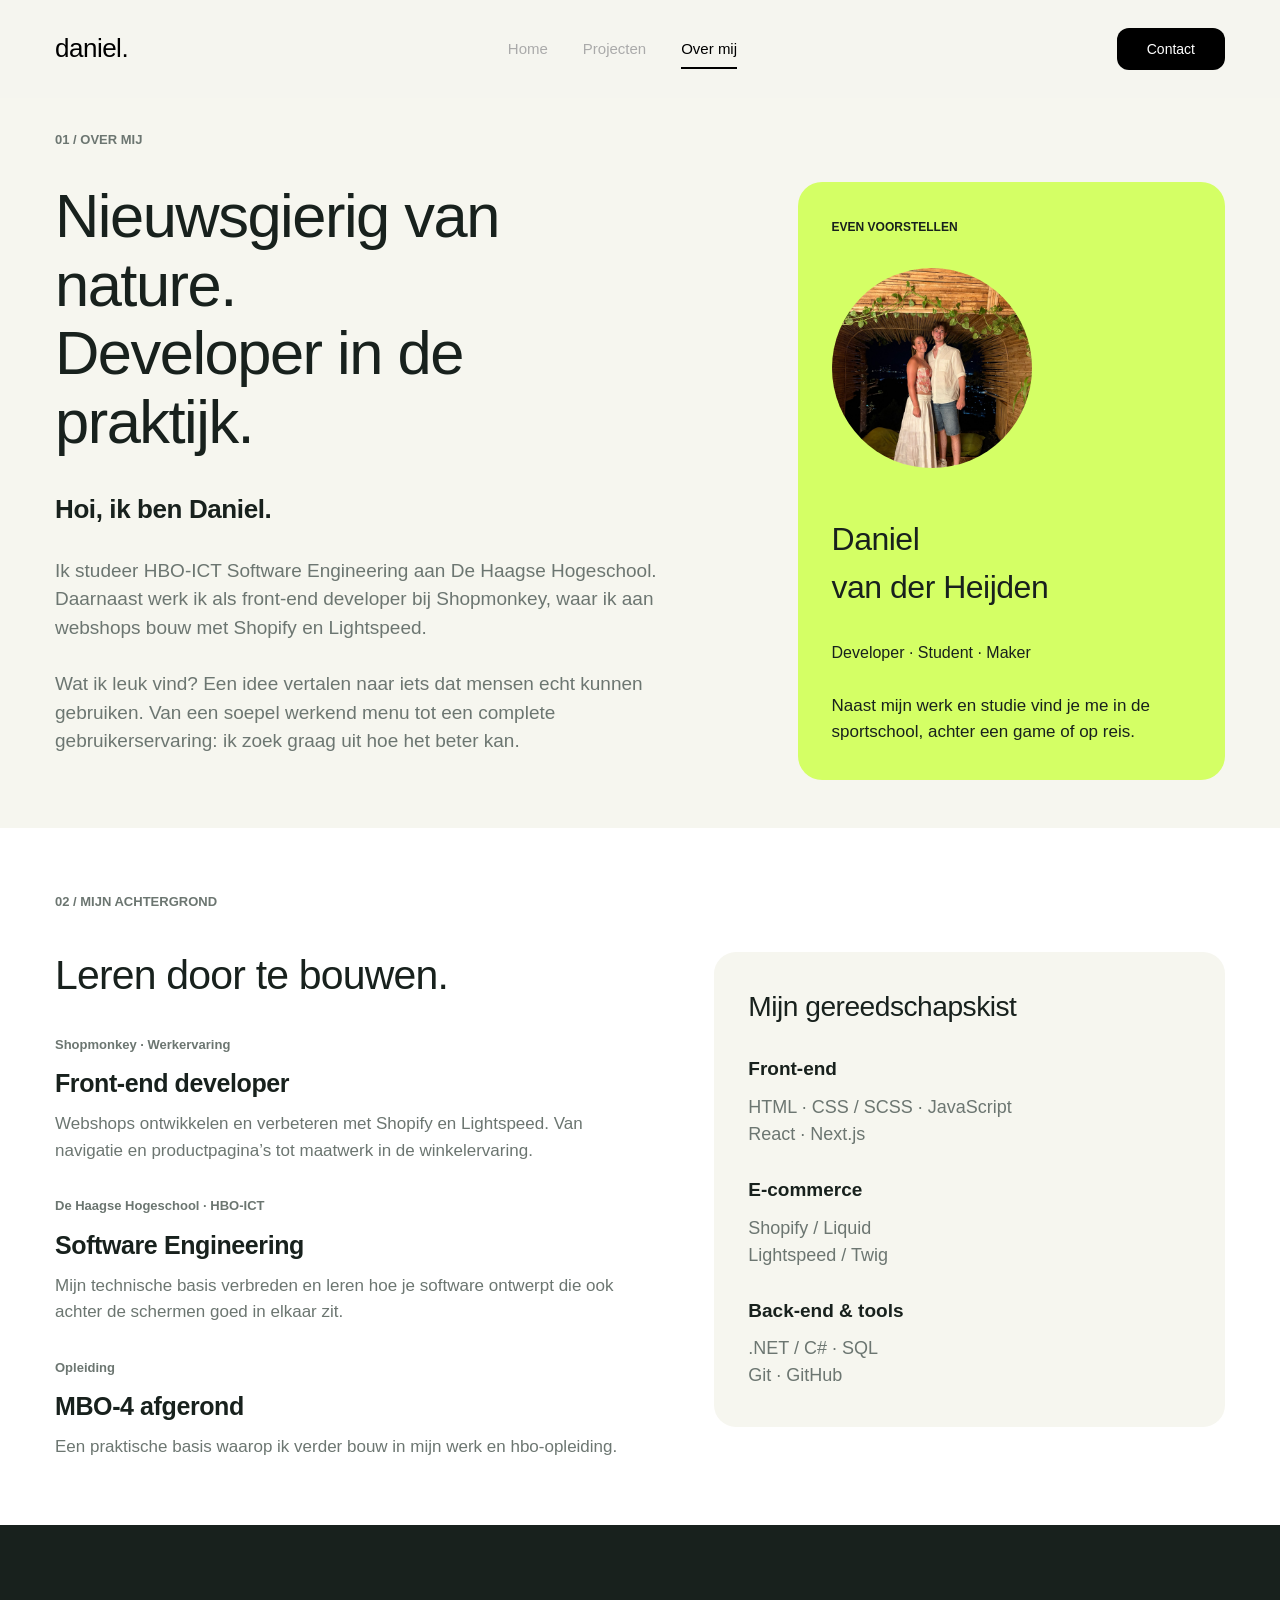
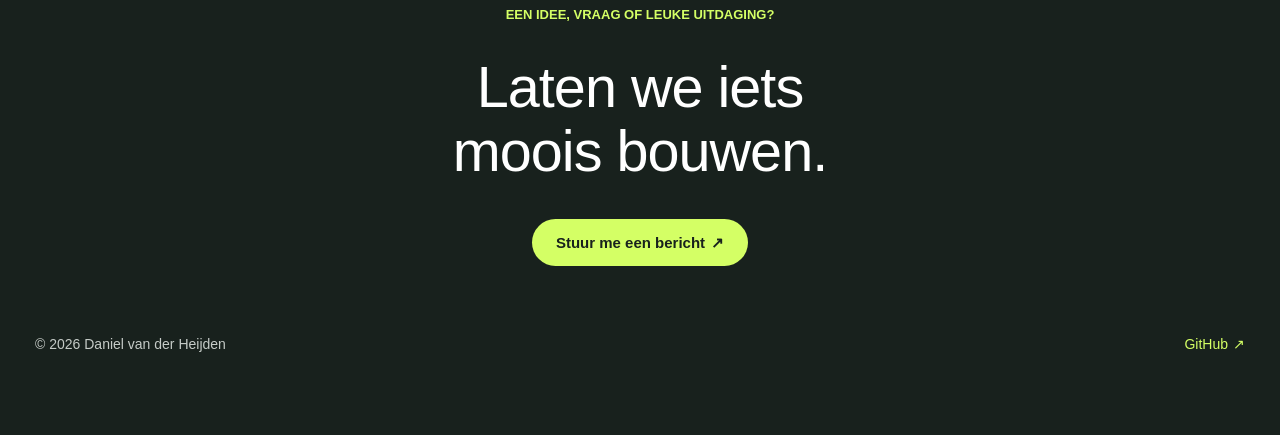
==== commit 6f33ca53: "Fix script reference case in blog.html and projecten.html to ensure proper loading of global.js" ====
--- a/blog.html
+++ b/blog.html
@@ -7,7 +7,7 @@
   <title>Daniel</title>
 
   <link rel="stylesheet" href="css/style.css">
-  <script src="js/Global.js" defer></script>
+  <script src="js/global.js" defer></script>
 </head>
 
 <body>
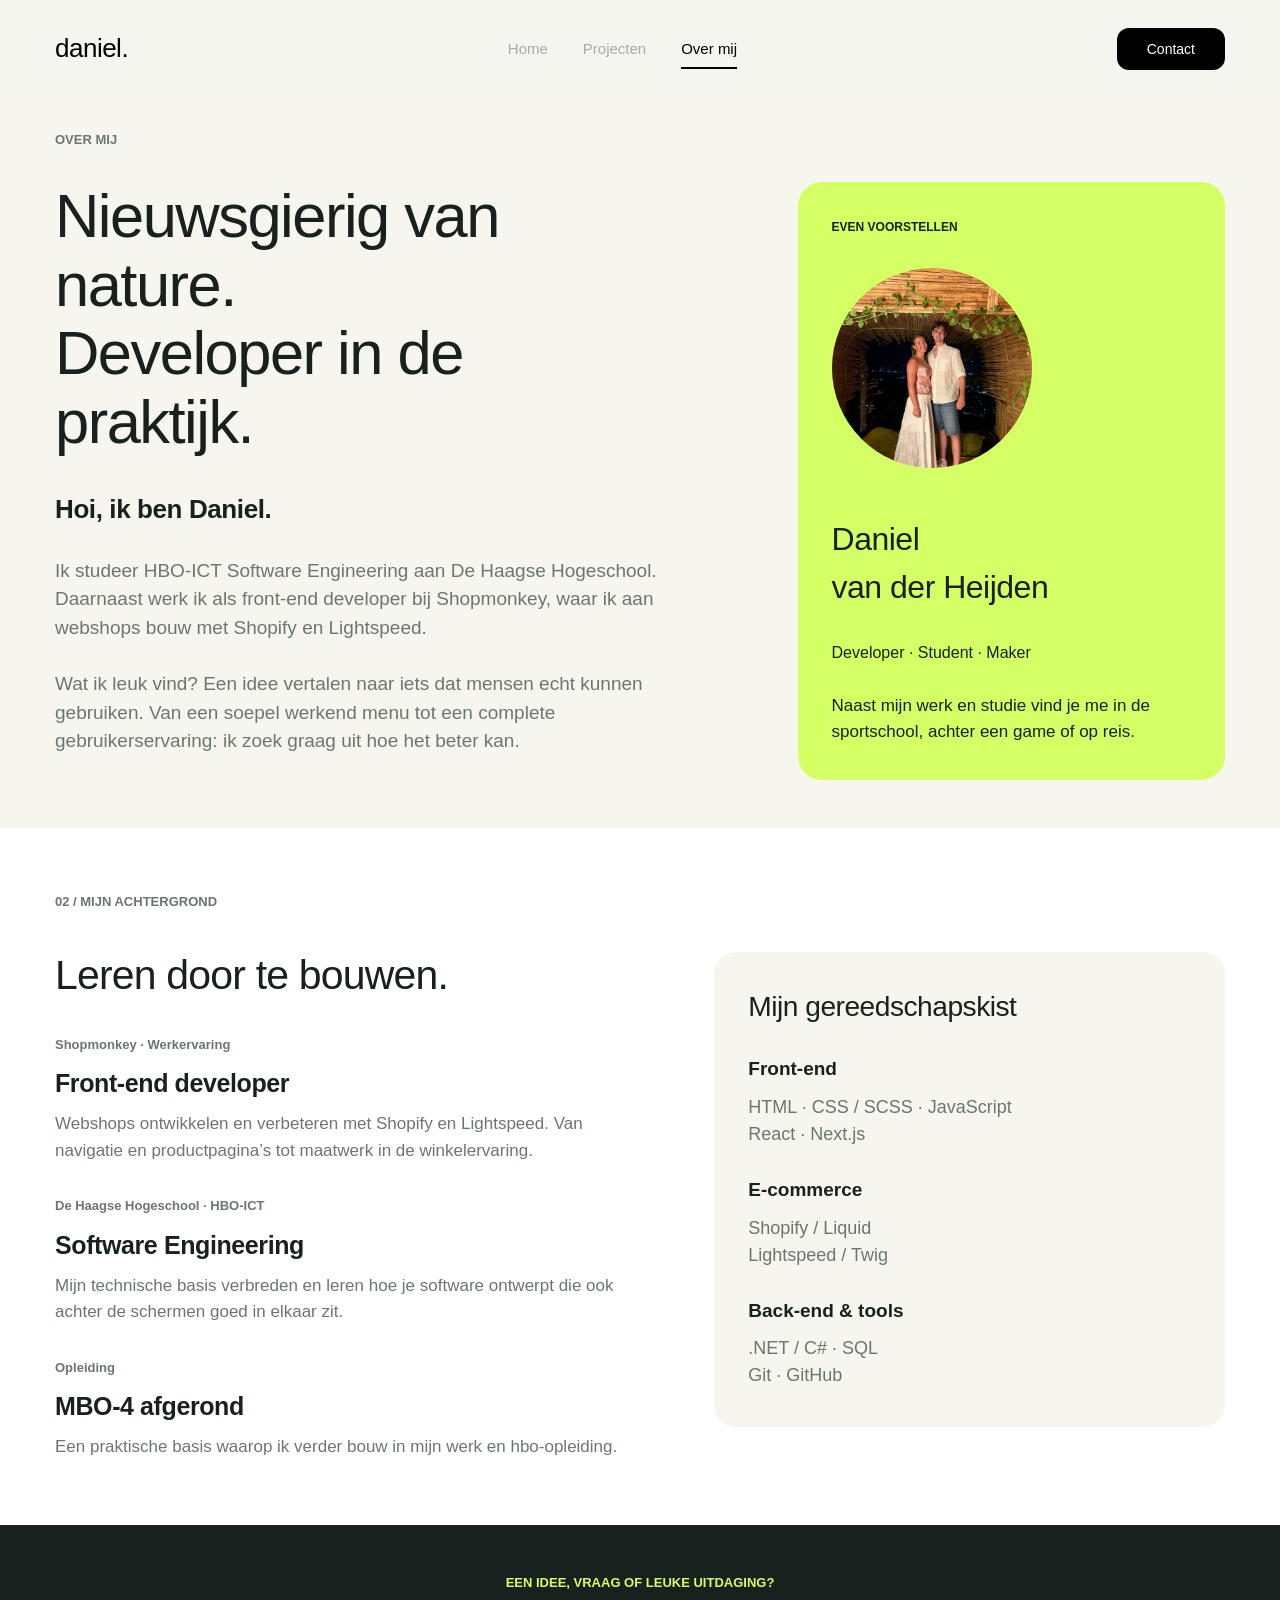
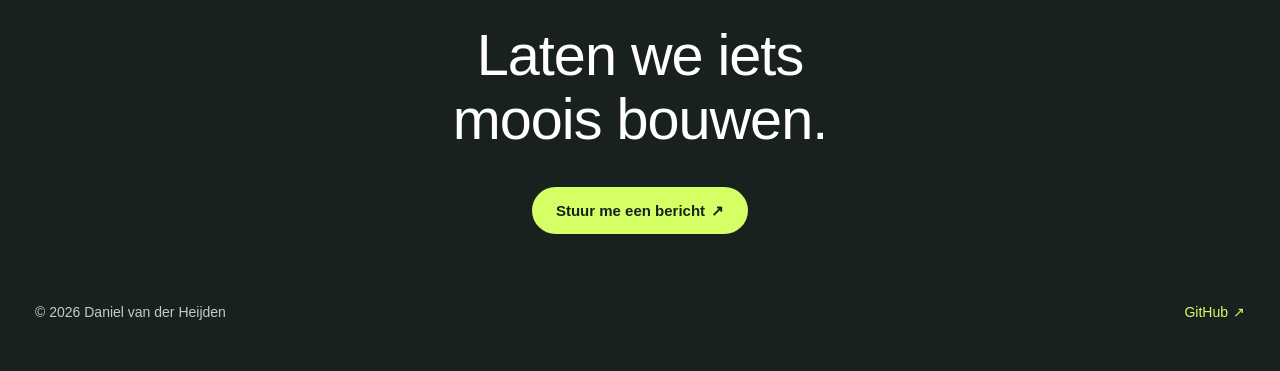
==== commit d3b124f5: "Refactor blog and projects pages for improved structure and content clarity, enhance styles for bett" ====
--- a/blog.html
+++ b/blog.html
@@ -1,5 +1,6 @@
 <!DOCTYPE html>
 <html lang="nl">
+
 <head>
   <meta charset="UTF-8">
   <meta name="viewport" content="width=device-width, initial-scale=1.0">
@@ -15,141 +16,142 @@
 
   <main>
     <section class="portfolio-about" aria-labelledby="about-title">
-  <div class="portfolio-about__inner container">
-    <p class="portfolio-about__eyebrow">01 / Over mij</p>
+      <div class="portfolio-about__inner container">
+        <p class="portfolio-about__eyebrow">Over mij</p>
 
-    <div class="portfolio-about__grid">
-      <div class="portfolio-about__content">
-        <h1 id="about-title">
-          Nieuwsgierig van<br>
-          nature.<br>
-          Developer in de<br>
-          praktijk.
-        </h1>
+        <div class="portfolio-about__grid">
+          <div class="portfolio-about__content">
+            <h1 id="about-title">
+              Nieuwsgierig van<br>
+              nature.<br>
+              Developer in de<br>
+              praktijk.
+            </h1>
 
-        <h2>Hoi, ik ben Daniel.</h2>
+            <h2>Hoi, ik ben Daniel.</h2>
 
-        <p>
-          Ik studeer HBO-ICT Software Engineering aan De Haagse Hogeschool.
-          Daarnaast werk ik als front-end developer bij Shopmonkey, waar ik
-          aan webshops bouw met Shopify en Lightspeed.
+            <p>
+              Ik studeer HBO-ICT Software Engineering aan De Haagse Hogeschool.
+              Daarnaast werk ik als front-end developer bij Shopmonkey, waar ik
+              aan webshops bouw met Shopify en Lightspeed.
+            </p>
+
+            <p>
+              Wat ik leuk vind? Een idee vertalen naar iets dat mensen echt
+              kunnen gebruiken. Van een soepel werkend menu tot een complete
+              gebruikerservaring: ik zoek graag uit hoe het beter kan.
+            </p>
+          </div>
+
+          <aside class="about-profile" aria-labelledby="profile-name">
+            <p class="about-profile__label">Even voorstellen</p>
+
+            <div class="about-profile__initials" aria-hidden="true">
+              <img src="img/portret.jpeg" alt="Daniel van der Heijden" class="about-profile__image">
+            </div>
+
+
+
+            <h2 id="profile-name">
+              Daniel<br>
+              van der Heijden
+            </h2>
+
+            <p class="about-profile__roles">
+              Developer · Student · Maker
+            </p>
+
+            <p class="about-profile__description">
+              Naast mijn werk en studie vind je me in de sportschool,
+              achter een game of op reis.
+            </p>
+          </aside>
+        </div>
+      </div>
+    </section>
+    <section class="portfolio-background" aria-labelledby="background-title">
+      <div class="container">
+        <p class="portfolio-background__eyebrow">
+          02 / Mijn achtergrond
         </p>
 
-        <p>
-          Wat ik leuk vind? Een idee vertalen naar iets dat mensen echt
-          kunnen gebruiken. Van een soepel werkend menu tot een complete
-          gebruikerservaring: ik zoek graag uit hoe het beter kan.
-        </p>
-      </div>
+        <div class="portfolio-background__grid">
+          <div class="portfolio-background__content">
+            <h2 id="background-title">Leren door te bouwen.</h2>
 
-      <aside class="about-profile" aria-labelledby="profile-name">
-        <p class="about-profile__label">Even voorstellen</p>
+            <div class="portfolio-background__experience">
+              <article class="experience-item">
+                <p class="experience-item__label">
+                  Shopmonkey · Werkervaring
+                </p>
 
-        <div class="about-profile__initials" aria-hidden="true">
-           <img src="img/portret.jpeg" alt="Daniel van der Heijden" class="about-profile__image">
-        </div>
+                <h3>Front-end developer</h3>
 
-       
+                <p class="experience-item__description">
+                  Webshops ontwikkelen en verbeteren met Shopify en Lightspeed.
+                  Van navigatie en productpagina’s tot maatwerk in de winkelervaring.
+                </p>
+              </article>
 
-        <h2 id="profile-name">
-          Daniel<br>
-          van der Heijden
-        </h2>
+              <article class="experience-item">
+                <p class="experience-item__label">
+                  De Haagse Hogeschool · HBO-ICT
+                </p>
 
-        <p class="about-profile__roles">
-          Developer · Student · Maker
-        </p>
+                <h3>Software Engineering</h3>
 
-        <p class="about-profile__description">
-          Naast mijn werk en studie vind je me in de sportschool,
-          achter een game of op reis.
-        </p>
-      </aside>
-    </div>
-  </div>
-</section>
-    <section class="portfolio-background" aria-labelledby="background-title">
-  <div class="container">
-    <p class="portfolio-background__eyebrow">
-      02 / Mijn achtergrond
-    </p>
+                <p class="experience-item__description">
+                  Mijn technische basis verbreden en leren hoe je software ontwerpt
+                  die ook achter de schermen goed in elkaar zit.
+                </p>
+              </article>
 
-    <div class="portfolio-background__grid">
-      <div class="portfolio-background__content">
-        <h2 id="background-title">Leren door te bouwen.</h2>
+              <article class="experience-item">
+                <p class="experience-item__label">Opleiding</p>
 
-        <div class="portfolio-background__experience">
-          <article class="experience-item">
-            <p class="experience-item__label">
-              Shopmonkey · Werkervaring
-            </p>
+                <h3>MBO-4 afgerond</h3>
 
-            <h3>Front-end developer</h3>
+                <p class="experience-item__description">
+                  Een praktische basis waarop ik verder bouw in mijn werk
+                  en hbo-opleiding.
+                </p>
+              </article>
+            </div>
+          </div>
 
-            <p class="experience-item__description">
-              Webshops ontwikkelen en verbeteren met Shopify en Lightspeed.
-              Van navigatie en productpagina’s tot maatwerk in de winkelervaring.
-            </p>
-          </article>
+          <aside class="portfolio-toolkit" aria-labelledby="toolkit-title">
+            <h2 id="toolkit-title">Mijn gereedschapskist</h2>
 
-          <article class="experience-item">
-            <p class="experience-item__label">
-              De Haagse Hogeschool · HBO-ICT
-            </p>
+            <div class="portfolio-toolkit__group">
+              <h3>Front-end</h3>
+              <p>
+                HTML · CSS / SCSS · JavaScript<br>
+                React · Next.js
+              </p>
+            </div>
 
-            <h3>Software Engineering</h3>
+            <div class="portfolio-toolkit__group">
+              <h3>E-commerce</h3>
+              <p>
+                Shopify / Liquid<br>
+                Lightspeed / Twig
+              </p>
+            </div>
 
-            <p class="experience-item__description">
-              Mijn technische basis verbreden en leren hoe je software ontwerpt
-              die ook achter de schermen goed in elkaar zit.
-            </p>
-          </article>
-
-          <article class="experience-item">
-            <p class="experience-item__label">Opleiding</p>
-
-            <h3>MBO-4 afgerond</h3>
-
-            <p class="experience-item__description">
-              Een praktische basis waarop ik verder bouw in mijn werk
-              en hbo-opleiding.
-            </p>
-          </article>
+            <div class="portfolio-toolkit__group">
+              <h3>Back-end &amp; tools</h3>
+              <p>
+                .NET / C# · SQL<br>
+                Git · GitHub
+              </p>
+            </div>
+          </aside>
         </div>
       </div>
-
-      <aside class="portfolio-toolkit" aria-labelledby="toolkit-title">
-        <h2 id="toolkit-title">Mijn gereedschapskist</h2>
-
-        <div class="portfolio-toolkit__group">
-          <h3>Front-end</h3>
-          <p>
-            HTML · CSS / SCSS · JavaScript<br>
-            React · Next.js
-          </p>
-        </div>
-
-        <div class="portfolio-toolkit__group">
-          <h3>E-commerce</h3>
-          <p>
-            Shopify / Liquid<br>
-            Lightspeed / Twig
-          </p>
-        </div>
-
-        <div class="portfolio-toolkit__group">
-          <h3>Back-end &amp; tools</h3>
-          <p>
-            .NET / C# · SQL<br>
-            Git · GitHub
-          </p>
-        </div>
-      </aside>
-    </div>
-  </div>
-</section>
+    </section>
   </main>
 
   <div id="footer"></div>
 </body>
+
 </html>
--- a/css/style.css
+++ b/css/style.css
@@ -14,24 +14,10 @@
   display: flex;
   flex-direction: column;
   background-color: #fff;
-}
-
-main {
-  flex: 1;
-}
-
-footer {
-  width: 100%;
-}
-
-body {
-  margin: 0;
   font-family: Arial, sans-serif;
   line-height: 1.6;
   color: #222;
 }
-
-
 
 nav {
   display: flex;
@@ -50,13 +36,15 @@
 }
 
 main {
+  flex: 1;
   width: 100%;
-  min-height: 75vh;
+  min-height: 50vh;
   margin: 0 auto;
-  
+
 }
 
 footer {
+  width: 100%;
   padding: 1rem;
   text-align: center;
   background-color: #eee;
@@ -68,13 +56,9 @@
     gap: 0.5rem;
   }
 
-  
-  .sub-banners {
-    flex-direction: column;
-  }
-}
-
-.container{
+}
+
+.container {
   margin-right: auto;
   margin-left: auto;
   padding-right: 15px;
@@ -82,106 +66,6 @@
   max-width: 1200px;
 }
 
-.sub-banners {
-  display: flex;
-  justify-content: center;
-  gap: 1rem;
-  margin-top: 1rem;
-}
-
-.sub-banner {
-  display: flex;
-  justify-content: center;
-  align-items: center;
-  min-height: 330px;
-  padding: 60px 40px;
-  background-color: #eeeeee;
-  border-radius: 16px;
-  overflow: hidden;
-  width: 100%;
-  max-height: 400px;
-}
-
-.sub-banner-2{
-  padding: 0px;
-}
-
-.logo-card {
-  position: relative;
-  width: 280px;
-  height: 180px;
-  padding: 30px;
-  background-color: #ffffff;
-  border-radius: 16px;
-  box-shadow: 0 12px 30px rgba(0, 0, 0, 0.14);
-  transition:
-    transform 0.3s ease,
-    box-shadow 0.3s ease;
-}
-
-
-
-.logo-card + .logo-card {
-  margin-left: -55px;
-}
-
-.logo-card-1 {
-  z-index: 1;
-  transform: rotate(-6deg) translateY(15px);
-}
-
-.logo-card-2 {
-  z-index: 3;
-  transform: translateY(-15px);
-}
-
-.logo-card-3 {
-  z-index: 2;
-  transform: rotate(6deg) translateY(15px);
-}
-
-.sub-banner-image {
-  width: 100%;
-  height: 100%;
-  object-fit: contain;
-  display: block;
-}
-
-.logo-card:hover {
-  z-index: 10;
-  transform: translateY(-25px) rotate(0deg) scale(1.06);
-  box-shadow: 0 18px 40px rgba(0, 0, 0, 0.22);
-}
-
-/* Mobiel */
-@media (max-width: 700px) {
-  .sub-banner {
-    max-height: 300px;
-  }
-
-  .logo-card {
-    width: 180px;
-    height: 120px;
-    padding: 20px;
-  }
-
-  .logo-card + .logo-card {
-    margin-left: -85px;
-  }
-}
-
-.main-banner{
-  max-width: 100%;
-  border-radius: 16px;
-}
-
-.portret{
-  width: 100%;
-  height: 100%;
-  object-fit: cover;
-  display: block;
-}
-
 .site-header {
   position: sticky;
   top: 0;
@@ -197,7 +81,7 @@
   display: flex;
   align-items: center;
   justify-content: space-between;
-  padding: 28px 0px;
+  padding: 28px 0;
 }
 
 /* Logo */
@@ -283,11 +167,11 @@
   }
 }
 
-.header-inner a:hover{
+.header-inner a:hover {
   text-decoration: none;
 }
 
-.contact-button{
+.contact-button {
   background-color: #000;
   border-radius: 12px;
   color: #fff;
@@ -310,12 +194,17 @@
   font-family: Arial, Helvetica, sans-serif;
 }
 
-.portfolio-hero,
-.portfolio-hero * {
-  box-sizing: border-box;
-}
-
-
+.portfolio-hero__inner {
+  width: 100%;
+
+  margin: 0 auto;
+
+  display: grid;
+  grid-template-columns: minmax(0, 1.55fr) minmax(0, 1fr);
+  column-gap: 80px;
+  row-gap: 34px;
+  align-items: start;
+}
 
 .portfolio-hero__eyebrow,
 .portfolio-hero__stack {
@@ -518,247 +407,11 @@
   }
 }
 
-.portfolio-hero {
-  --hero-background: #f6f6ef;
-  --hero-text: #18211d;
-  --hero-muted: #6c7671;
-  --hero-green: #244036;
-  --hero-lime: #d4ff65;
-
-  background: var(--hero-background);
-  color: var(--hero-text);
-  padding: 48px 32px 38px;
-  font-family: Arial, Helvetica, sans-serif;
-}
-
-.portfolio-hero,
-.portfolio-hero * {
-  box-sizing: border-box;
-}
-
-.portfolio-hero__inner {
-  width: 100%;
-  
-  margin: 0 auto;
-
-  display: grid;
-  grid-template-columns: minmax(0, 1.55fr) minmax(0, 1fr);
-  column-gap: 80px;
-  row-gap: 34px;
-  align-items: start;
-}
-
-.portfolio-hero__eyebrow,
-.portfolio-hero__stack {
-  margin: 0;
-  color: var(--hero-muted);
-  font-size: 13px;
-  font-weight: 600;
-  line-height: 1.6;
-  text-transform: uppercase;
-}
-
-.portfolio-hero__eyebrow {
-  margin-bottom: 30px;
-}
-
-.portfolio-hero h1 {
-  margin: 0;
-  font-size: clamp(40px, 5.35vw, 74px);
-  font-weight: 500;
-  line-height: 1.11;
-  letter-spacing: -1.8px;
-}
-
-.portfolio-hero__intro {
-  max-width: 580px;
-  margin: 32px 0 0;
-  color: var(--hero-muted);
-  font-size: 18px;
-  line-height: 1.6;
-}
-
-.portfolio-hero__actions {
-  display: flex;
-  flex-wrap: wrap;
-  gap: 16px 24px;
-  margin-top: 28px;
-}
-
-.portfolio-hero__button {
-  display: inline-flex;
-  align-items: center;
-  justify-content: center;
-  gap: 6px;
-
-  min-height: 47px;
-  padding: 12px 22px;
-  border: 1px solid var(--hero-text);
-  border-radius: 999px;
-
-  background: var(--hero-text);
-  color: #fff;
-  font-size: 14px;
-  font-weight: 600;
-  line-height: 1.4;
-  text-align: center;
-  text-decoration: none;
-
-  transition: transform 180ms ease, box-shadow 180ms ease;
-}
-
-.portfolio-hero__button--lime {
-  background: var(--hero-lime);
-  color: var(--hero-text);
-}
-
-.portfolio-hero__button:hover {
-  transform: translateY(-3px);
-  box-shadow: 0 6px 16px rgb(24 33 29 / 12%);
-}
-
-.portfolio-hero__button:focus-visible {
-  outline: 3px solid var(--hero-green);
-  outline-offset: 4px;
-}
-
-/* Rechter blok */
-.developer-card {
-  min-width: 0;
-  padding: 36px 35px 35px;
-  border-radius: 24px;
-  background: var(--hero-green);
-  color: #fff;
-}
-
-.developer-card__label {
-  margin: 0;
-  color: var(--hero-lime);
-  font-size: 12px;
-  font-weight: 500;
-  line-height: 1.5;
-  text-transform: uppercase;
-}
-
-.developer-card__symbol {
-  margin: 38px 0 36px;
-  color: var(--hero-lime);
-  font-size: clamp(64px, 7vw, 96px);
-  font-weight: 500;
-  line-height: 1.1;
-  letter-spacing: -4px;
-}
-
-.developer-card__heading {
-  margin: 0 0 36px;
-  font-size: 28px;
-  font-weight: 500;
-  line-height: 1.5;
-}
-
-.developer-card__code {
-  margin: 0;
-  padding: 24px;
-  overflow-x: auto;
-  border-radius: 15px;
-  background: var(--hero-text);
-  color: #f2f3f1;
-  font-family: inherit;
-  font-size: 14px;
-  line-height: 1.65;
-}
-
-.developer-card__code code {
-  font-family: inherit;
-}
-
-.developer-card__code span {
-  color: var(--hero-lime);
-}
-
-.portfolio-hero__stack {
-  grid-column: 1 / -1;
-}
-
-/* Tablet */
-@media (max-width: 1050px) {
-  .portfolio-hero__inner {
-    column-gap: 36px;
-  }
-
-  .portfolio-hero h1 {
-    font-size: clamp(36px, 5.2vw, 56px);
-  }
-
-  .developer-card {
-    padding: 28px;
-  }
-
-  .developer-card__heading {
-    font-size: 24px;
-  }
-}
-
-/* Mobiel */
-@media (max-width: 760px) {
-  .portfolio-hero {
-    padding: 36px 20px;
-  }
-
-  .portfolio-hero__inner {
-    grid-template-columns: minmax(0, 1fr);
-    gap: 36px;
-  }
-
-  .portfolio-hero__eyebrow {
-    margin-bottom: 24px;
-    font-size: 11px;
-  }
-
-  .portfolio-hero h1 {
-    font-size: clamp(32px, 7.8vw, 56px);
-    letter-spacing: -1px;
-    line-height: 1.15;
-  }
-
-  .portfolio-hero__intro {
-    margin-top: 24px;
-    font-size: 16px;
-  }
-
-  .portfolio-hero__actions {
-    gap: 12px;
-  }
-
-  .portfolio-hero__button {
-    padding: 12px 18px;
-  }
-
-  .developer-card__symbol {
-    font-size: 80px;
-  }
-
-  .portfolio-hero__stack {
-    font-size: 11px;
-  }
-}
-
-@media (prefers-reduced-motion: reduce) {
-  .portfolio-hero__button {
-    transition: none;
-  }
-}
-
 .portfolio-footer {
   background: #18211d;
   color: #fff;
-  padding: 80px 32px;
+  padding: 48px 32px;
   font-family: Arial, Helvetica, sans-serif;
-}
-
-.portfolio-footer,
-.portfolio-footer * {
-  box-sizing: border-box;
 }
 
 .portfolio-footer__inner {
@@ -883,17 +536,6 @@
   font-family: Arial, Helvetica, sans-serif;
 }
 
-.portfolio-background,
-.portfolio-background * {
-  box-sizing: border-box;
-}
-
-.portfolio-background__inner {
-  width: 100%;
-  max-width: 1210px;
-  margin: 0 auto;
-}
-
 .portfolio-background__eyebrow {
   margin: 0 0 40px;
   color: #6c7671;
@@ -1041,14 +683,9 @@
   font-family: Arial, Helvetica, sans-serif;
 }
 
-.portfolio-about,
-.portfolio-about * {
-  box-sizing: border-box;
-}
-
 .portfolio-about__inner {
   width: 100%;
-  
+
   margin: 0 auto;
 }
 
@@ -1208,15 +845,10 @@
 }
 
 .portfolio-projects {
-  padding: 56px 32px 32px;
+  padding: 64px 32px;
   background: #f6f6ef;
   color: #18211d;
   font-family: Arial, Helvetica, sans-serif;
-}
-
-.portfolio-projects,
-.portfolio-projects * {
-  box-sizing: border-box;
 }
 
 .portfolio-projects__inner {
@@ -1399,6 +1031,7 @@
   .project-visual {
     min-height: 320px;
     padding: 26px;
+    width: 100%;
   }
 
   .portfolio-project__description {
@@ -1472,9 +1105,15 @@
   }
 }
 
-.about-profile__image{
+.about-profile__image {
   object-fit: cover;
   width: 200px;
   height: 200px;
   border-radius: 100%;
-}+}
+
+@media (max-width: 760px) {
+  .contact-button {
+    display: none;
+  }
+}
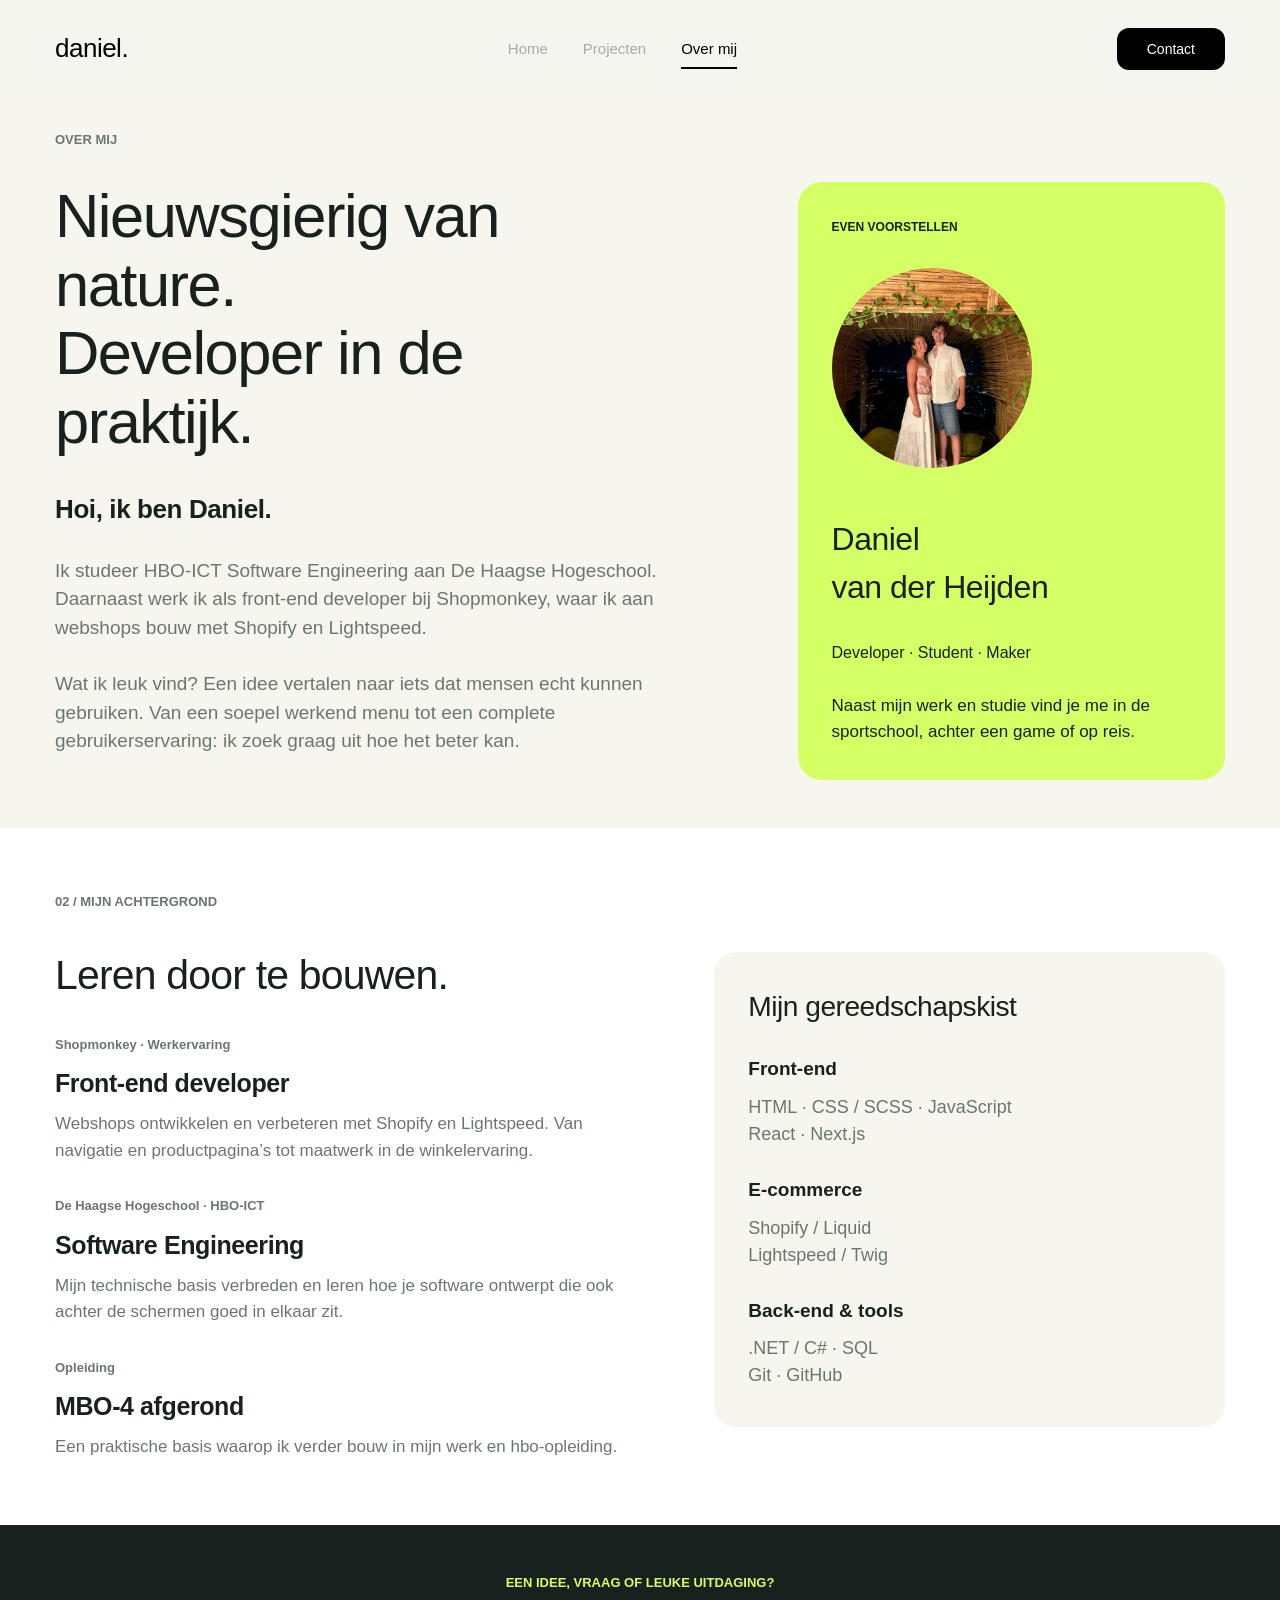
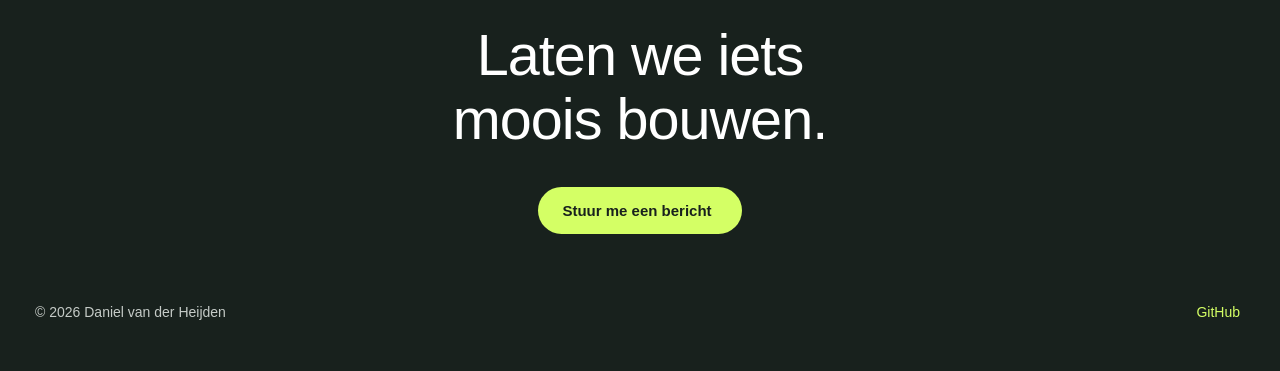
==== commit 72c342f3: "Small change in alt" ====
--- a/blog.html
+++ b/blog.html
@@ -47,7 +47,7 @@
             <p class="about-profile__label">Even voorstellen</p>
 
             <div class="about-profile__initials" aria-hidden="true">
-              <img src="img/portret.jpeg" alt="Daniel van der Heijden" class="about-profile__image">
+              <img src="img/portret.jpeg" alt="Daniel van der Heijden portret" class="about-profile__image">
             </div>
 
 
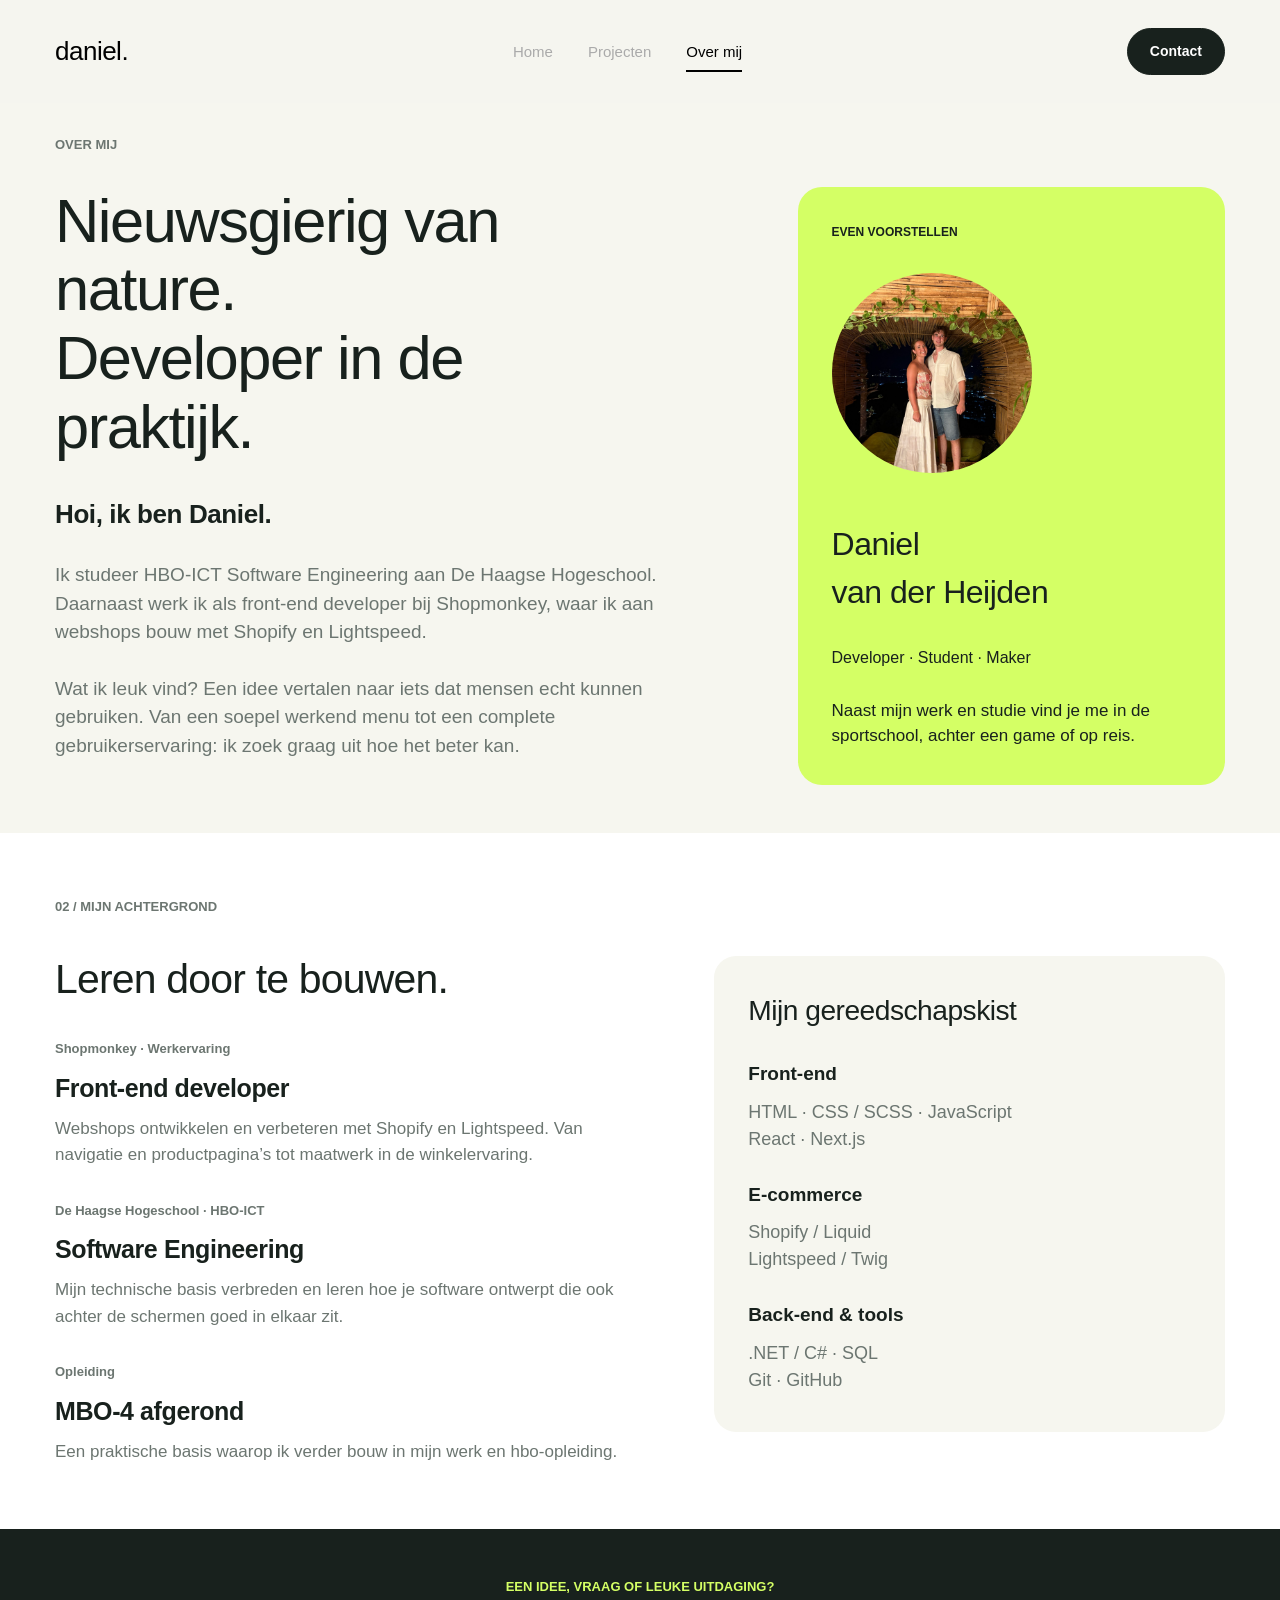
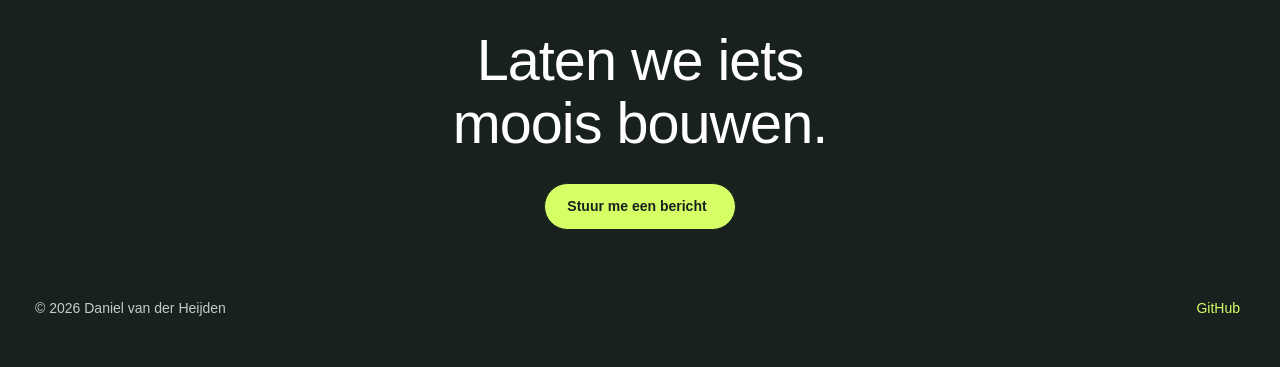
==== commit b7561684: "Add new styles for contact, home, and project pages - Created contact.css for styling the contact fo" ====
--- a/blog.html
+++ b/blog.html
@@ -8,6 +8,7 @@
   <title>Daniel</title>
 
   <link rel="stylesheet" href="css/style.css">
+<link rel="stylesheet" href="css/blog.css">
   <script src="js/global.js" defer></script>
 </head>
 
--- a/css/style.css
+++ b/css/style.css
@@ -5,6 +5,11 @@
 html,
 body {
   min-height: 100%;
+  --hero-background: #f6f6ef;
+  --hero-text: #18211d;
+  --hero-muted: #6c7671;
+  --hero-green: #244036;
+  --hero-lime: #d4ff65;
 }
 
 body {
@@ -40,7 +45,6 @@
   width: 100%;
   min-height: 50vh;
   margin: 0 auto;
-
 }
 
 footer {
@@ -52,10 +56,9 @@
 
 @media (max-width: 600px) {
   nav {
-    align-items: center;
-    gap: 0.5rem;
-  }
-
+      align-items: center;
+      gap: 0.5rem;
+  }
 }
 
 .container {
@@ -84,7 +87,6 @@
   padding: 28px 0;
 }
 
-/* Logo */
 .logo {
   color: #000;
   text-decoration: none;
@@ -98,7 +100,6 @@
   color: #999;
 }
 
-/* Navigatie */
 .main-nav {
   display: flex;
   align-items: center;
@@ -123,7 +124,6 @@
   color: #000;
 }
 
-/* lijntje onder menu */
 .main-nav a::after {
   content: "";
 
@@ -148,22 +148,21 @@
   color: #000;
 }
 
-/* mobiel */
 @media (max-width: 600px) {
   .header-inner {
-    padding: 18px 20px;
+      padding: 18px 20px;
   }
 
   .main-nav {
-    gap: 20px;
+      gap: 20px;
   }
 
   .main-nav a {
-    font-size: 14px;
+      font-size: 14px;
   }
 
   .logo {
-    font-size: 20px;
+      font-size: 20px;
   }
 }
 
@@ -171,79 +170,7 @@
   text-decoration: none;
 }
 
-.contact-button {
-  background-color: #000;
-  border-radius: 12px;
-  color: #fff;
-  font-size: 14px;
-  font-weight: 500;
-  padding: 10px 30px;
-  text-decoration: none;
-}
-
-.portfolio-hero {
-  --hero-background: #f6f6ef;
-  --hero-text: #18211d;
-  --hero-muted: #6c7671;
-  --hero-green: #244036;
-  --hero-lime: #d4ff65;
-
-  background: var(--hero-background);
-  color: var(--hero-text);
-  padding: 48px 32px 38px;
-  font-family: Arial, Helvetica, sans-serif;
-}
-
-.portfolio-hero__inner {
-  width: 100%;
-
-  margin: 0 auto;
-
-  display: grid;
-  grid-template-columns: minmax(0, 1.55fr) minmax(0, 1fr);
-  column-gap: 80px;
-  row-gap: 34px;
-  align-items: start;
-}
-
-.portfolio-hero__eyebrow,
-.portfolio-hero__stack {
-  margin: 0;
-  color: var(--hero-muted);
-  font-size: 13px;
-  font-weight: 600;
-  line-height: 1.6;
-  text-transform: uppercase;
-}
-
-.portfolio-hero__eyebrow {
-  margin-bottom: 30px;
-}
-
-.portfolio-hero h1 {
-  margin: 0;
-  font-size: clamp(40px, 5.35vw, 74px);
-  font-weight: 500;
-  line-height: 1.11;
-  letter-spacing: -1.8px;
-}
-
-.portfolio-hero__intro {
-  max-width: 580px;
-  margin: 32px 0 0;
-  color: var(--hero-muted);
-  font-size: 18px;
-  line-height: 1.6;
-}
-
-.portfolio-hero__actions {
-  display: flex;
-  flex-wrap: wrap;
-  gap: 16px 24px;
-  margin-top: 28px;
-}
-
-.portfolio-hero__button {
+.btn-primary {
   display: inline-flex;
   align-items: center;
   justify-content: center;
@@ -265,146 +192,19 @@
   transition: transform 180ms ease, box-shadow 180ms ease;
 }
 
-.portfolio-hero__button--lime {
+.btn-lime {
   background: var(--hero-lime);
   color: var(--hero-text);
 }
 
-.portfolio-hero__button:hover {
+.btn-primary:hover {
   transform: translateY(-3px);
   box-shadow: 0 6px 16px rgb(24 33 29 / 12%);
 }
 
-.portfolio-hero__button:focus-visible {
+.btn-primary:focus-visible {
   outline: 3px solid var(--hero-green);
   outline-offset: 4px;
-}
-
-/* Rechter blok */
-.developer-card {
-  min-width: 0;
-  padding: 36px 35px 35px;
-  border-radius: 24px;
-  background: var(--hero-green);
-  color: #fff;
-}
-
-.developer-card__label {
-  margin: 0;
-  color: var(--hero-lime);
-  font-size: 12px;
-  font-weight: 500;
-  line-height: 1.5;
-  text-transform: uppercase;
-}
-
-.developer-card__symbol {
-  margin: 38px 0 36px;
-  color: var(--hero-lime);
-  font-size: clamp(64px, 7vw, 96px);
-  font-weight: 500;
-  line-height: 1.1;
-  letter-spacing: -4px;
-}
-
-.developer-card__heading {
-  margin: 0 0 36px;
-  font-size: 28px;
-  font-weight: 500;
-  line-height: 1.5;
-}
-
-.developer-card__code {
-  margin: 0;
-  padding: 24px;
-  overflow-x: auto;
-  border-radius: 15px;
-  background: var(--hero-text);
-  color: #f2f3f1;
-  font-family: inherit;
-  font-size: 14px;
-  line-height: 1.65;
-}
-
-.developer-card__code code {
-  font-family: inherit;
-}
-
-.developer-card__code span {
-  color: var(--hero-lime);
-}
-
-.portfolio-hero__stack {
-  grid-column: 1 / -1;
-}
-
-/* Tablet */
-@media (max-width: 1050px) {
-  .portfolio-hero__inner {
-    column-gap: 36px;
-  }
-
-  .portfolio-hero h1 {
-    font-size: clamp(36px, 5.2vw, 56px);
-  }
-
-  .developer-card {
-    padding: 28px;
-  }
-
-  .developer-card__heading {
-    font-size: 24px;
-  }
-}
-
-/* Mobiel */
-@media (max-width: 760px) {
-  .portfolio-hero {
-    padding: 36px 20px;
-  }
-
-  .portfolio-hero__inner {
-    grid-template-columns: minmax(0, 1fr);
-    gap: 36px;
-  }
-
-  .portfolio-hero__eyebrow {
-    margin-bottom: 24px;
-    font-size: 11px;
-  }
-
-  .portfolio-hero h1 {
-    font-size: clamp(32px, 7.8vw, 56px);
-    letter-spacing: -1px;
-    line-height: 1.15;
-  }
-
-  .portfolio-hero__intro {
-    margin-top: 24px;
-    font-size: 16px;
-  }
-
-  .portfolio-hero__actions {
-    gap: 12px;
-  }
-
-  .portfolio-hero__button {
-    padding: 12px 18px;
-  }
-
-  .developer-card__symbol {
-    font-size: 80px;
-  }
-
-  .portfolio-hero__stack {
-    font-size: 11px;
-  }
-}
-
-@media (prefers-reduced-motion: reduce) {
-  .portfolio-hero__button {
-    transition: none;
-  }
 }
 
 .portfolio-footer {
@@ -437,32 +237,6 @@
   letter-spacing: -1px;
 }
 
-.portfolio-footer__button {
-  display: inline-flex;
-  align-items: center;
-  justify-content: center;
-  gap: 6px;
-
-  margin-top: 36px;
-  padding: 13px 24px;
-  min-height: 46px;
-  border-radius: 999px;
-
-  background: #d4ff65;
-  color: #18211d;
-  font-size: 15px;
-  font-weight: 600;
-  line-height: 1.4;
-  text-decoration: none;
-
-  transition: background-color 180ms ease, transform 180ms ease;
-}
-
-.portfolio-footer__button:hover {
-  background: #e1ff94;
-  transform: translateY(-2px);
-}
-
 .portfolio-footer__bottom {
   display: flex;
   align-items: center;
@@ -497,623 +271,90 @@
   outline-offset: 5px;
 }
 
+.portfolio-footer__btn {
+      margin-top: 28px;
+  }
+
 @media (max-width: 760px) {
   .portfolio-footer {
-    padding: 48px 20px 32px;
+      padding: 48px 20px 32px;
   }
 
   .portfolio-footer__eyebrow {
-    margin-bottom: 24px;
-    font-size: 11px;
+      margin-bottom: 24px;
+      font-size: 11px;
   }
 
   .portfolio-footer h2 {
-    font-size: clamp(36px, 8vw, 52px);
-  }
-
-  .portfolio-footer__button {
-    margin-top: 28px;
+      font-size: clamp(36px, 8vw, 52px);
   }
 
   .portfolio-footer__bottom {
-    flex-wrap: wrap;
-    margin-top: 48px;
-    gap: 16px;
-    font-size: 12px;
+      flex-wrap: wrap;
+      margin-top: 48px;
+      gap: 16px;
+      font-size: 12px;
   }
 }
 
 @media (prefers-reduced-motion: reduce) {
-  .portfolio-footer__button {
-    transition: none;
-  }
-}
-
-.portfolio-background {
-  padding: 64px 32px;
+  .portfolio-footer__btn {
+      transition: none;
+  }
+}
+
+@media (max-width: 760px) {
+  .contact-btn{
+      display: none;
+  }
+}
+
+.interactive-section {
+  padding: 64px 0;
+  background: #f7f8f3;
+  color: #18201a;
+  border-top: 1px solid #d9ded4;
+}
+
+.interactive-section *,
+.interactive-section *::before,
+.interactive-section *::after {
+  box-sizing: border-box;
+}
+
+.interactive-section h2 {
+  margin: 0 0 20px;
+  font-size: clamp(1.75rem, 4vw, 2.5rem);
+}
+
+.interactive-section p {
+  line-height: 1.6;
+}
+
+.interactive-section label {
+  display: block;
+  margin-bottom: 8px;
+  font-weight: 600;
+}
+
+.interactive-section input,
+.interactive-section select,
+.interactive-section textarea {
+  width: 100%;
+  padding: 12px 14px;
+  border: 1px solid #737c70;
+  border-radius: 8px;
   background: #fff;
-  color: #18211d;
-  font-family: Arial, Helvetica, sans-serif;
-}
-
-.portfolio-background__eyebrow {
-  margin: 0 0 40px;
-  color: #6c7671;
-  font-size: 13px;
-  font-weight: 600;
-  line-height: 1.5;
-  text-transform: uppercase;
-}
-
-.portfolio-background__grid {
-  display: grid;
-  grid-template-columns: minmax(0, 1.15fr) minmax(0, 1fr);
-  gap: 72px;
-  align-items: start;
-}
-
-.portfolio-background__content > h2 {
-  margin: 0 0 36px;
-  font-size: clamp(32px, 3.2vw, 44px);
-  font-weight: 500;
-  line-height: 1.15;
-  letter-spacing: -0.8px;
-}
-
-.portfolio-background__experience {
-  display: grid;
-  gap: 32px;
-}
-
-.portfolio-background .experience-item__label {
-  margin: 0 0 14px;
-  color: #6c7671;
-  font-size: 13px;
-  font-weight: 600;
-  line-height: 1.5;
-}
-
-.portfolio-background .experience-item h3 {
-  margin: 0 0 12px;
-  font-size: 25px;
-  font-weight: 600;
-  line-height: 1.25;
-  letter-spacing: -0.4px;
-}
-
-.portfolio-background .experience-item__description {
-  margin: 0;
-  color: #6c7671;
-  font-size: 17px;
-  line-height: 1.55;
-}
-
-/* Gereedschapskist */
-.portfolio-toolkit {
-  min-width: 0;
-  padding: 38px 34px;
-  border-radius: 22px;
-  background: #f6f6ef;
-}
-
-.portfolio-toolkit > h2 {
-  margin: 0 0 34px;
-  font-size: clamp(26px, 2.2vw, 32px);
-  font-weight: 500;
-  line-height: 1.2;
-  letter-spacing: -0.5px;
-}
-
-.portfolio-toolkit__group + .portfolio-toolkit__group {
-  margin-top: 30px;
-}
-
-.portfolio-toolkit__group h3 {
-  margin: 0 0 12px;
-  font-size: 19px;
-  font-weight: 600;
-  line-height: 1.3;
-}
-
-.portfolio-toolkit__group p {
-  margin: 0;
-  color: #6c7671;
-  font-size: 18px;
-  line-height: 1.5;
-}
-
-/* Tablet */
-@media (max-width: 1050px) {
-  .portfolio-background__grid {
-    gap: 36px;
-  }
-
-  .portfolio-toolkit {
-    padding: 30px 26px;
-  }
-}
-
-/* Mobiel */
-@media (max-width: 760px) {
-  .portfolio-background {
-    padding: 40px 20px;
-  }
-
-  .portfolio-background__eyebrow {
-    margin-bottom: 28px;
-    font-size: 11px;
-  }
-
-  .portfolio-background__grid {
-    grid-template-columns: minmax(0, 1fr);
-    gap: 36px;
-  }
-
-  .portfolio-background__content > h2 {
-    margin-bottom: 30px;
-    font-size: clamp(30px, 7vw, 40px);
-  }
-
-  .portfolio-background .experience-item h3 {
-    font-size: 23px;
-  }
-
-  .portfolio-background .experience-item__description {
-    font-size: 16px;
-  }
-
-  .portfolio-toolkit {
-    padding: 30px 24px;
-  }
-
-  .portfolio-toolkit > h2 {
-    font-size: 27px;
-    margin-bottom: 28px;
-  }
-
-  .portfolio-toolkit__group p {
-    font-size: 16px;
-  }
-}
-
-.portfolio-about {
-  padding: 32px 32px 48px;
-  background: #f6f6ef;
-  color: #18211d;
-  font-family: Arial, Helvetica, sans-serif;
-}
-
-.portfolio-about__inner {
-  width: 100%;
-
-  margin: 0 auto;
-}
-
-.portfolio-about__eyebrow {
-  margin: 0 0 32px;
-  color: #6c7671;
-  font-size: 13px;
-  font-weight: 600;
-  line-height: 1.5;
-  text-transform: uppercase;
-}
-
-.portfolio-about__grid {
-  display: grid;
-  grid-template-columns: minmax(0, 1.55fr) minmax(0, 1fr);
-  gap: 80px;
-  align-items: start;
-}
-
-.portfolio-about__content h1 {
-  margin: 0 0 36px;
-  font-size: clamp(40px, 4.8vw, 66px);
-  font-weight: 500;
-  line-height: 1.12;
-  letter-spacing: -1.5px;
-}
-
-.portfolio-about__content h2 {
-  margin: 0 0 30px;
-  font-size: 26px;
-  font-weight: 600;
-  line-height: 1.3;
-  letter-spacing: -0.4px;
-}
-
-.portfolio-about__content > p {
-  margin: 0;
-  color: #6c7671;
-  font-size: 19px;
-  line-height: 1.5;
-}
-
-.portfolio-about__content > p + p {
-  margin-top: 28px;
-}
-
-/* Groene profielkaart */
-.about-profile {
-  min-width: 0;
-  padding: 36px 34px;
-  border-radius: 24px;
-  background: #d4ff65;
-}
-
-.about-profile__label {
-  margin: 0;
-  font-size: 12px;
-  font-weight: 600;
-  line-height: 1.5;
-  text-transform: uppercase;
-}
-
-.about-profile__initials {
-  margin: 32px 0 34px;
-  font-size: clamp(64px, 6.5vw, 84px);
-  font-weight: 500;
-  line-height: 1;
-  letter-spacing: -3px;
-}
-
-.about-profile h2 {
-  margin: 0;
-  font-size: clamp(28px, 2.5vw, 34px);
-  font-weight: 500;
-  line-height: 1.5;
-  letter-spacing: -0.5px;
-}
-
-.about-profile__roles {
-  margin: 30px 0 0;
-  font-size: 16px;
-  line-height: 1.5;
-}
-
-.about-profile__description {
-  margin: 28px 0 0;
-  font-size: 17px;
-  line-height: 1.5;
-}
-
-/* Tablet */
-@media (max-width: 1050px) {
-  .portfolio-about__grid {
-    gap: 36px;
-  }
-
-  .portfolio-about__content h1 {
-    font-size: clamp(38px, 4.8vw, 54px);
-  }
-
-  .about-profile {
-    padding: 30px 26px;
-  }
-
-  .about-profile h2 {
-    font-size: 28px;
-  }
-}
-
-/* Mobiel */
-@media (max-width: 760px) {
-  .portfolio-about {
-    padding: 32px 20px 40px;
-  }
-
-  .portfolio-about__eyebrow {
-    margin-bottom: 28px;
-    font-size: 11px;
-  }
-
-  .portfolio-about__grid {
-    grid-template-columns: minmax(0, 1fr);
-    gap: 36px;
-  }
-
-  .portfolio-about__content h1 {
-    margin-bottom: 28px;
-    font-size: clamp(34px, 7.8vw, 56px);
-    letter-spacing: -1px;
-  }
-
-  .portfolio-about__content h2 {
-    margin-bottom: 20px;
-    font-size: 24px;
-  }
-
-  .portfolio-about__content > p {
-    font-size: 16px;
-    line-height: 1.6;
-  }
-
-  .portfolio-about__content > p + p {
-    margin-top: 22px;
-  }
-
-  .about-profile {
-    padding: 30px 26px;
-  }
-
-  .about-profile__initials {
-    font-size: 76px;
-  }
-
-  .about-profile h2 {
-    font-size: 32px;
-  }
-}
-
-.portfolio-projects {
-  padding: 64px 32px;
-  background: #f6f6ef;
-  color: #18211d;
-  font-family: Arial, Helvetica, sans-serif;
-}
-
-.portfolio-projects__inner {
-  width: 100%;
-  max-width: 1210px;
-  margin: 0 auto;
-}
-
-.portfolio-projects__eyebrow,
-.portfolio-projects__selection,
-.portfolio-project__meta {
-  color: #6c7671;
-  font-size: 12px;
-  font-weight: 600;
-  line-height: 1.5;
-  text-transform: uppercase;
-}
-
-.portfolio-projects__eyebrow {
-  margin: 0 0 32px;
-}
-
-.portfolio-projects__header h1 {
-  margin: 0;
-  font-size: clamp(38px, 5vw, 68px);
-  font-weight: 500;
-  line-height: 1.12;
-  letter-spacing: -1.5px;
-}
-
-.portfolio-projects__intro {
-  margin: 32px 0 0;
-  color: #6c7671;
-  font-size: 18px;
-  line-height: 1.55;
-}
-
-.portfolio-projects__selection {
-  display: flex;
-  flex-wrap: wrap;
-  gap: 8px 16px;
-  margin: 30px 0 0;
-}
-
-/* Projecten */
-.portfolio-projects__list {
-  display: grid;
-  gap: 58px;
-  margin-top: 72px;
-}
-
-.portfolio-project {
-  display: grid;
-  grid-template-columns: minmax(0, 1.08fr) minmax(0, 1fr);
-  align-items: center;
-  gap: 58px;
-}
-
-/* Gekleurde projectvlakken */
-.project-visual {
-  display: flex;
-  flex-direction: column;
-  justify-content: space-between;
-  align-items: flex-start;
-
-  min-width: 0;
-  min-height: 360px;
-  aspect-ratio: 1.56;
-  padding: 30px;
-  border-radius: 18px;
-}
-
-.project-visual__label {
-  font-size: 10px;
-  font-weight: 600;
-  line-height: 1.5;
-  text-transform: uppercase;
-}
-
-.project-visual__brand {
-  margin: 28px 0;
-  font-size: clamp(44px, 4.6vw, 62px);
-  font-weight: 500;
-  line-height: 1.05;
-  letter-spacing: -1.5px;
-}
-
-.project-visual--vida {
-  background: #e5dfd2;
-  color: #18211d;
-}
-
-.project-visual--gabberwear {
-  background: #18211d;
-  color: #fff;
-}
-
-.project-visual--gabberwear .project-visual__brand {
-  font-family: "Arial Narrow", Arial, sans-serif;
-  font-weight: 600;
-  letter-spacing: -2px;
-}
-
-.project-visual__brand sup {
-  position: relative;
-  top: -0.1em;
-  font-size: 0.45em;
-  vertical-align: super;
-}
-
-.project-visual--portfolio {
-  background: #244036;
-  color: #fff;
-}
-
-.project-visual--portfolio .project-visual__brand {
-  font-size: clamp(32px, 3.2vw, 44px);
-  letter-spacing: -0.8px;
-}
-
-.project-visual--gabberwear .project-visual__label,
-.project-visual--portfolio .project-visual__label {
-  color: #d4ff65;
-}
-
-/* Tekst naast de vlakken */
-.portfolio-project__content {
-  min-width: 0;
-  padding: 16px 0;
-}
-
-.portfolio-project__meta {
-  margin: 0 0 24px;
-  font-size: 11px;
-}
-
-.portfolio-project__content h2 {
-  margin: 0 0 22px;
-  font-size: clamp(30px, 3.3vw, 44px);
-  font-weight: 500;
-  line-height: 1.15;
-  letter-spacing: -0.7px;
-}
-
-.portfolio-project__description {
-  margin: 0;
-  color: #6c7671;
-  font-size: 18px;
-  line-height: 1.55;
-}
-
-.portfolio-project__content h3 {
-  margin: 26px 0 18px;
-  font-size: 11px;
-  font-weight: 600;
-  line-height: 1.5;
-  text-transform: uppercase;
-}
-
-.portfolio-project__focus {
-  margin: 0;
-  color: #6c7671;
-  font-size: 15px;
-  line-height: 1.6;
-}
-
-.portfolio-project__credit {
-  margin: 24px 0 0;
-  color: #6c7671;
-  font-size: 12px;
-  line-height: 1.5;
-}
-
-/* Tablet */
-@media (max-width: 1050px) {
-  .portfolio-project {
-    gap: 36px;
-  }
-
-  .project-visual {
-    min-height: 320px;
-    padding: 26px;
-    width: 100%;
-  }
-
-  .portfolio-project__description {
-    font-size: 16px;
-  }
-}
-
-/* Mobiel */
-@media (max-width: 760px) {
-  .portfolio-projects {
-    padding: 36px 20px;
-  }
-
-  .portfolio-projects__eyebrow {
-    margin-bottom: 24px;
-    font-size: 11px;
-  }
-
-  .portfolio-projects__header h1 {
-    font-size: clamp(34px, 7.8vw, 54px);
-    letter-spacing: -1px;
-  }
-
-  .portfolio-projects__intro {
-    margin-top: 24px;
-    font-size: 16px;
-  }
-
-  .portfolio-projects__intro br {
-    display: none;
-  }
-
-  .portfolio-projects__selection {
-    font-size: 10px;
-  }
-
-  .portfolio-projects__list {
-    margin-top: 40px;
-    gap: 48px;
-  }
-
-  .portfolio-project {
-    grid-template-columns: minmax(0, 1fr);
-    gap: 24px;
-  }
-
-  .project-visual {
-    min-height: 280px;
-    padding: 24px;
-  }
-
-  .project-visual__brand {
-    font-size: 52px;
-  }
-
-  .project-visual--portfolio .project-visual__brand {
-    font-size: 34px;
-  }
-
-  .portfolio-project__content {
-    padding: 0;
-  }
-
-  .portfolio-project__meta {
-    margin-bottom: 16px;
-  }
-
-  .portfolio-project__content h2 {
-    margin-bottom: 16px;
-    font-size: 32px;
-  }
-}
-
-.about-profile__image {
-  object-fit: cover;
-  width: 200px;
-  height: 200px;
-  border-radius: 100%;
-}
-
-@media (max-width: 760px) {
-  .contact-button {
-    display: none;
-  }
-}
+  color: #18201a;
+  font: inherit;
+}
+
+.interactive-section textarea {
+  resize: vertical;
+}
+
+@media (max-width: 540px) {
+  .interactive-section {
+      padding: 40px 0;
+  }
+}
--- a/css/blog.css
+++ b/css/blog.css
@@ -0,0 +1,315 @@
+.portfolio-background {
+  padding: 64px 32px;
+  background: #fff;
+  color: #18211d;
+  font-family: Arial, Helvetica, sans-serif;
+}
+
+.portfolio-background__eyebrow {
+  margin: 0 0 40px;
+  color: #6c7671;
+  font-size: 13px;
+  font-weight: 600;
+  line-height: 1.5;
+  text-transform: uppercase;
+}
+
+.portfolio-background__grid {
+  display: grid;
+  grid-template-columns: minmax(0, 1.15fr) minmax(0, 1fr);
+  gap: 72px;
+  align-items: start;
+}
+
+.portfolio-background__content > h2 {
+  margin: 0 0 36px;
+  font-size: clamp(32px, 3.2vw, 44px);
+  font-weight: 500;
+  line-height: 1.15;
+  letter-spacing: -0.8px;
+}
+
+.portfolio-background__experience {
+  display: grid;
+  gap: 32px;
+}
+
+.portfolio-background .experience-item__label {
+  margin: 0 0 14px;
+  color: #6c7671;
+  font-size: 13px;
+  font-weight: 600;
+  line-height: 1.5;
+}
+
+.portfolio-background .experience-item h3 {
+  margin: 0 0 12px;
+  font-size: 25px;
+  font-weight: 600;
+  line-height: 1.25;
+  letter-spacing: -0.4px;
+}
+
+.portfolio-background .experience-item__description {
+  margin: 0;
+  color: #6c7671;
+  font-size: 17px;
+  line-height: 1.55;
+}
+
+.portfolio-toolkit {
+  min-width: 0;
+  padding: 38px 34px;
+  border-radius: 22px;
+  background: #f6f6ef;
+}
+
+.portfolio-toolkit > h2 {
+  margin: 0 0 34px;
+  font-size: clamp(26px, 2.2vw, 32px);
+  font-weight: 500;
+  line-height: 1.2;
+  letter-spacing: -0.5px;
+}
+
+.portfolio-toolkit__group + .portfolio-toolkit__group {
+  margin-top: 30px;
+}
+
+.portfolio-toolkit__group h3 {
+  margin: 0 0 12px;
+  font-size: 19px;
+  font-weight: 600;
+  line-height: 1.3;
+}
+
+.portfolio-toolkit__group p {
+  margin: 0;
+  color: #6c7671;
+  font-size: 18px;
+  line-height: 1.5;
+}
+
+@media (max-width: 1050px) {
+  .portfolio-background__grid {
+      gap: 36px;
+  }
+
+  .portfolio-toolkit {
+      padding: 30px 26px;
+  }
+}
+
+@media (max-width: 760px) {
+  .portfolio-background {
+      padding: 40px 20px;
+  }
+
+  .portfolio-background__eyebrow {
+      margin-bottom: 28px;
+      font-size: 11px;
+  }
+
+  .portfolio-background__grid {
+      grid-template-columns: minmax(0, 1fr);
+      gap: 36px;
+  }
+
+  .portfolio-background__content > h2 {
+      margin-bottom: 30px;
+      font-size: clamp(30px, 7vw, 40px);
+  }
+
+  .portfolio-background .experience-item h3 {
+      font-size: 23px;
+  }
+
+  .portfolio-background .experience-item__description {
+      font-size: 16px;
+  }
+
+  .portfolio-toolkit {
+      padding: 30px 24px;
+  }
+
+  .portfolio-toolkit > h2 {
+      font-size: 27px;
+      margin-bottom: 28px;
+  }
+
+  .portfolio-toolkit__group p {
+      font-size: 16px;
+  }
+}
+
+.portfolio-about {
+  padding: 32px 32px 48px;
+  background: #f6f6ef;
+  color: #18211d;
+  font-family: Arial, Helvetica, sans-serif;
+}
+
+.portfolio-about__inner {
+  width: 100%;
+
+  margin: 0 auto;
+}
+
+.portfolio-about__eyebrow {
+  margin: 0 0 32px;
+  color: #6c7671;
+  font-size: 13px;
+  font-weight: 600;
+  line-height: 1.5;
+  text-transform: uppercase;
+}
+
+.portfolio-about__grid {
+  display: grid;
+  grid-template-columns: minmax(0, 1.55fr) minmax(0, 1fr);
+  gap: 80px;
+  align-items: start;
+}
+
+.portfolio-about__content h1 {
+  margin: 0 0 36px;
+  font-size: clamp(40px, 4.8vw, 66px);
+  font-weight: 500;
+  line-height: 1.12;
+  letter-spacing: -1.5px;
+}
+
+.portfolio-about__content h2 {
+  margin: 0 0 30px;
+  font-size: 26px;
+  font-weight: 600;
+  line-height: 1.3;
+  letter-spacing: -0.4px;
+}
+
+.portfolio-about__content > p {
+  margin: 0;
+  color: #6c7671;
+  font-size: 19px;
+  line-height: 1.5;
+}
+
+.portfolio-about__content > p + p {
+  margin-top: 28px;
+}
+
+.about-profile {
+  min-width: 0;
+  padding: 36px 34px;
+  border-radius: 24px;
+  background: #d4ff65;
+}
+
+.about-profile__label {
+  margin: 0;
+  font-size: 12px;
+  font-weight: 600;
+  line-height: 1.5;
+  text-transform: uppercase;
+}
+
+.about-profile__initials {
+  margin: 32px 0 34px;
+  font-size: clamp(64px, 6.5vw, 84px);
+  font-weight: 500;
+  line-height: 1;
+  letter-spacing: -3px;
+}
+
+.about-profile h2 {
+  margin: 0;
+  font-size: clamp(28px, 2.5vw, 34px);
+  font-weight: 500;
+  line-height: 1.5;
+  letter-spacing: -0.5px;
+}
+
+.about-profile__roles {
+  margin: 30px 0 0;
+  font-size: 16px;
+  line-height: 1.5;
+}
+
+.about-profile__description {
+  margin: 28px 0 0;
+  font-size: 17px;
+  line-height: 1.5;
+}
+
+@media (max-width: 1050px) {
+  .portfolio-about__grid {
+      gap: 36px;
+  }
+
+  .portfolio-about__content h1 {
+      font-size: clamp(38px, 4.8vw, 54px);
+  }
+
+  .about-profile {
+      padding: 30px 26px;
+  }
+
+  .about-profile h2 {
+      font-size: 28px;
+  }
+}
+
+@media (max-width: 760px) {
+  .portfolio-about {
+      padding: 32px 20px 40px;
+  }
+
+  .portfolio-about__eyebrow {
+      margin-bottom: 28px;
+      font-size: 11px;
+  }
+
+  .portfolio-about__grid {
+      grid-template-columns: minmax(0, 1fr);
+      gap: 36px;
+  }
+
+  .portfolio-about__content h1 {
+      margin-bottom: 28px;
+      font-size: clamp(34px, 7.8vw, 56px);
+      letter-spacing: -1px;
+  }
+
+  .portfolio-about__content h2 {
+      margin-bottom: 20px;
+      font-size: 24px;
+  }
+
+  .portfolio-about__content > p {
+      font-size: 16px;
+      line-height: 1.6;
+  }
+
+  .portfolio-about__content > p + p {
+      margin-top: 22px;
+  }
+
+  .about-profile {
+      padding: 30px 26px;
+  }
+
+  .about-profile__initials {
+      font-size: 76px;
+  }
+
+  .about-profile h2 {
+      font-size: 32px;
+  }
+}
+
+.about-profile__image {
+  object-fit: cover;
+  width: 200px;
+  height: 200px;
+  border-radius: 100%;
+}
